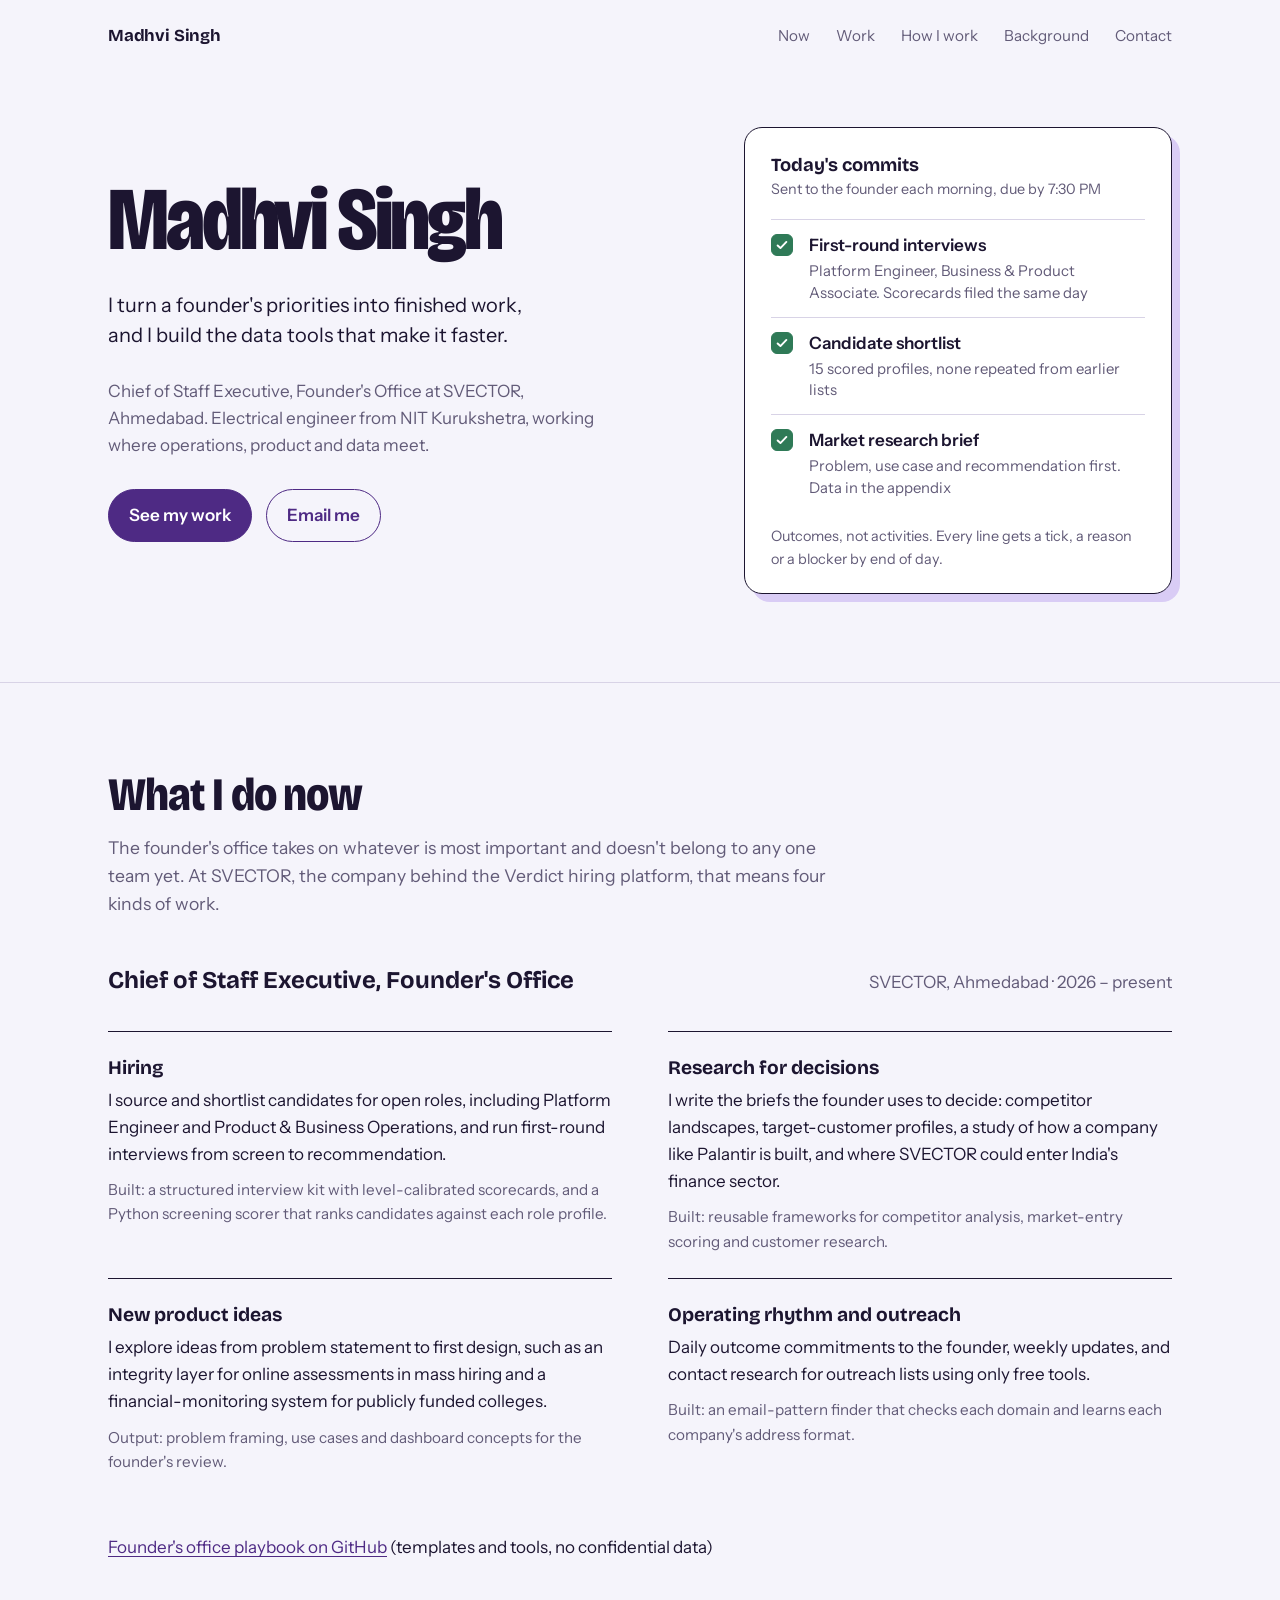
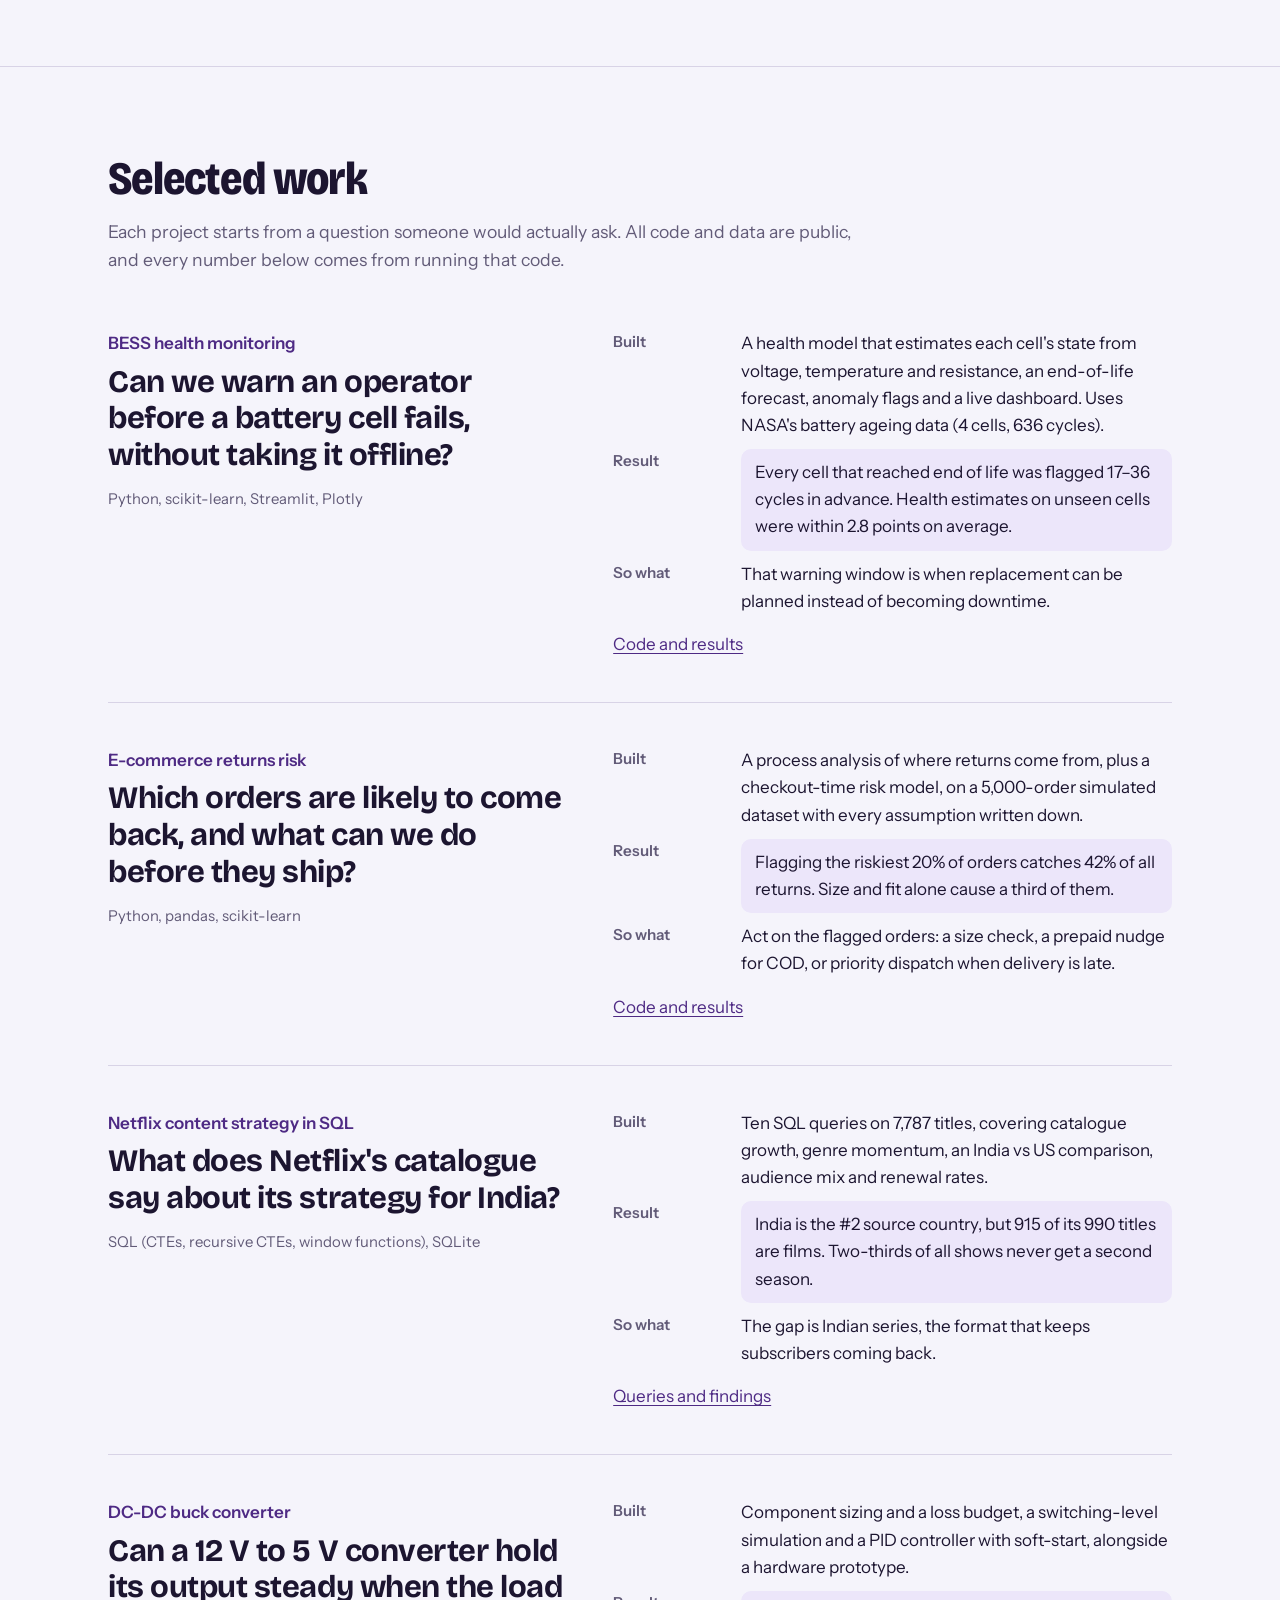
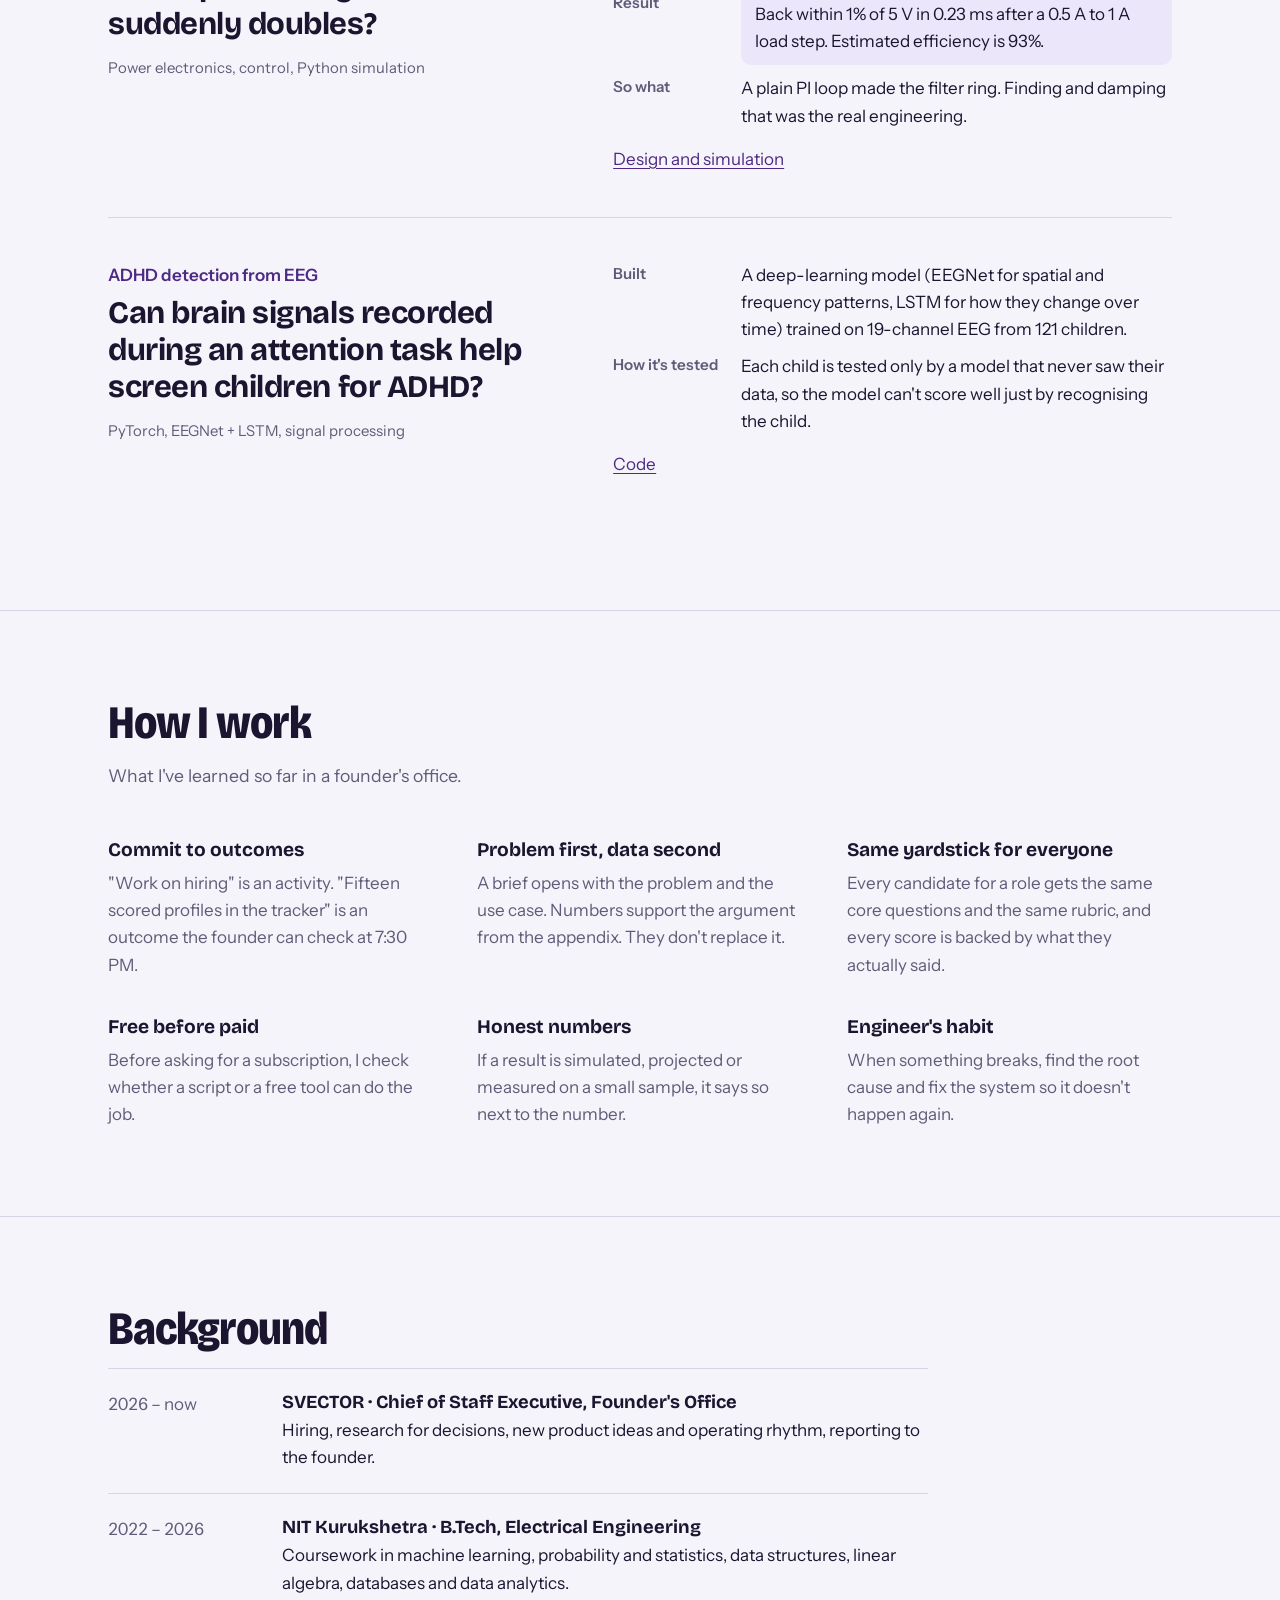
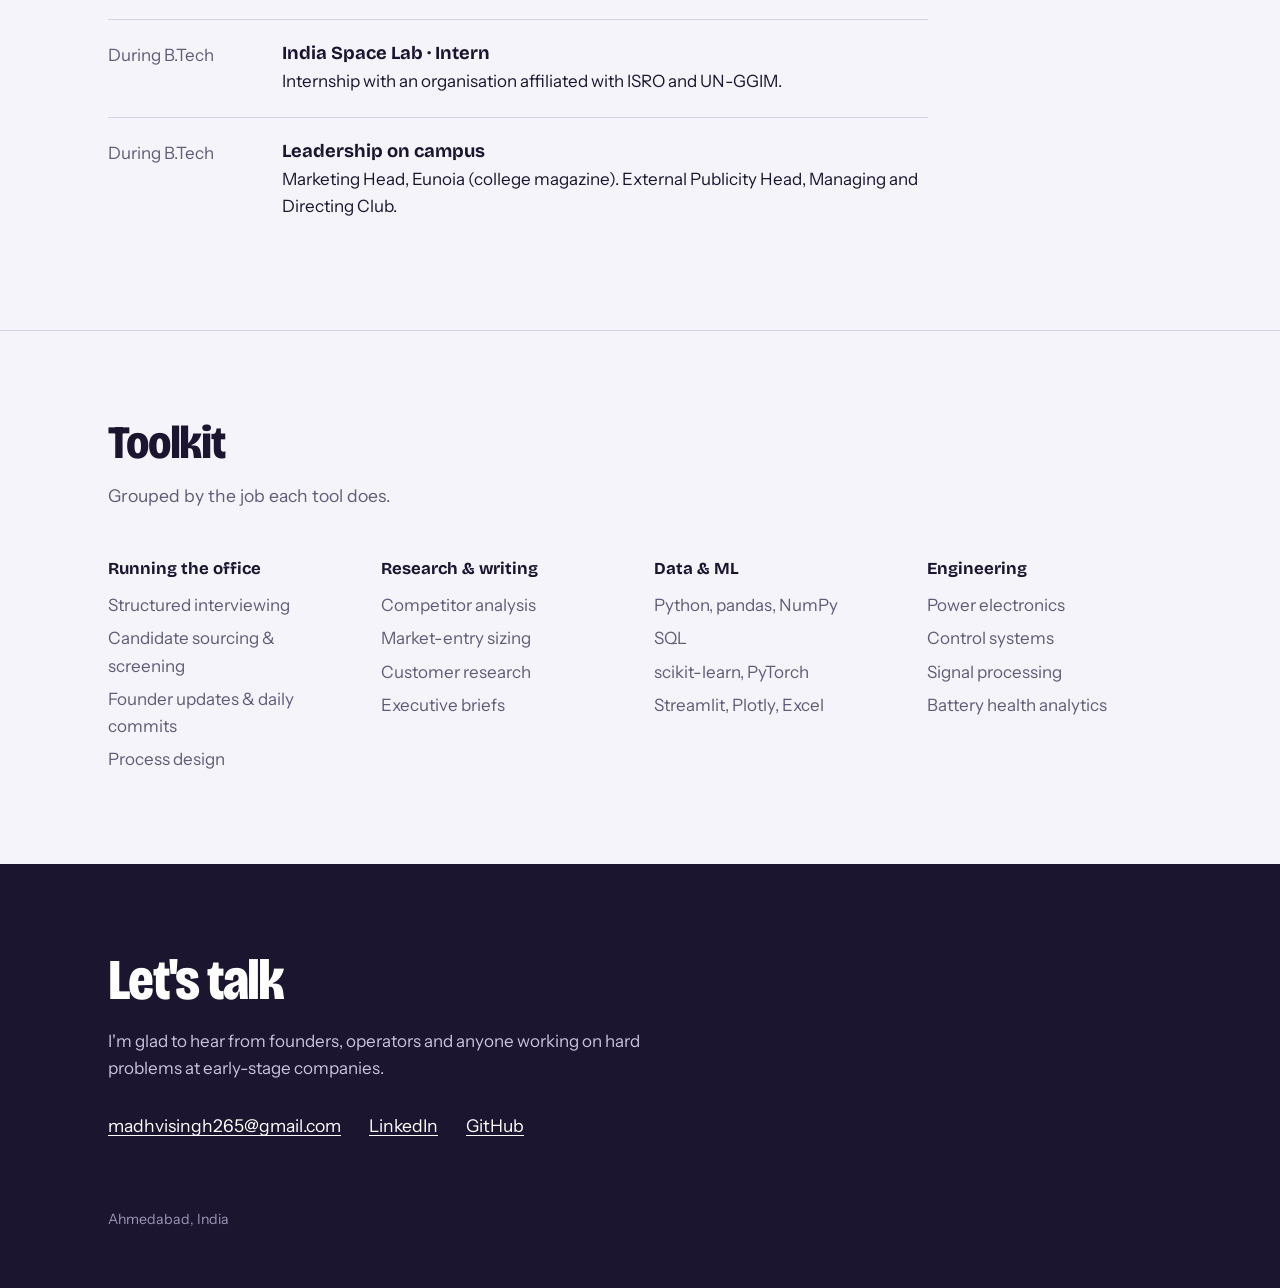
==== index.html @ c21033df "Initial commit: code, data, results and README Co-Authored-By: Claude Opus 5.5 <noreply@anthropic.co" ====
<!DOCTYPE html>
<html lang="en">
<head>
<meta charset="utf-8">
<meta name="viewport" content="width=device-width, initial-scale=1">
<title>Madhvi Singh – Founder's Office, SVECTOR</title>
<meta name="description" content="Madhvi Singh: Chief of Staff Executive in the Founder's Office at SVECTOR. Electrical engineer who runs hiring, research and operations, and builds the data tools behind them.">
<link rel="preconnect" href="https://fonts.googleapis.com">
<link rel="preconnect" href="https://fonts.gstatic.com" crossorigin>
<link href="https://fonts.googleapis.com/css2?family=Bricolage+Grotesque:opsz,wdth,wght@12..96,75..100,400..800&family=Instrument+Sans:ital,wght@0,400..700;1,400&display=swap" rel="stylesheet">
<style>
  :root{
    --paper:#F5F4FB; --ink:#1C1530; --plum:#4E2A84; --lilac:#D9CCF5; --lilac-soft:#ECE6FA;
    --done:#2F7A57; --muted:#625B78; --rule:#D8D3E6;
    --display:"Bricolage Grotesque", "Segoe UI", system-ui, sans-serif;
    --body:"Instrument Sans", "Segoe UI", system-ui, sans-serif;
  }
  *{box-sizing:border-box}
  html{scroll-behavior:smooth}
  body{margin:0;background:var(--paper);color:var(--ink);font:400 1.0625rem/1.6 var(--body);-webkit-font-smoothing:antialiased}
  a{color:var(--plum);text-underline-offset:3px;text-decoration-thickness:1px}
  a:hover{text-decoration-thickness:2px}
  :focus-visible{outline:3px solid var(--plum);outline-offset:3px;border-radius:4px}
  .wrap{max-width:1120px;margin:0 auto;padding:0 28px}

  /* nav */
  nav{display:flex;justify-content:space-between;align-items:center;padding:22px 0}
  nav .mark{font:700 1.05rem var(--display);color:var(--ink);text-decoration:none;letter-spacing:-.01em}
  nav ul{display:flex;gap:26px;list-style:none;margin:0;padding:0}
  nav ul a{color:var(--muted);text-decoration:none;font-size:.95rem}
  nav ul a:hover{color:var(--ink)}

  /* hero */
  .hero{display:grid;grid-template-columns:1.15fr .85fr;gap:56px;align-items:center;padding:56px 0 88px}
  h1{font:800 clamp(3rem,7.4vw,5.6rem)/.92 var(--display);font-variation-settings:"wdth" 80;letter-spacing:-.035em;margin:0 0 28px}
  .lede{font-size:1.25rem;line-height:1.5;max-width:34ch;margin:0 0 28px}
  .facts{color:var(--muted);margin:0 0 30px;max-width:46ch}
  .ctas{display:flex;gap:14px;flex-wrap:wrap}
  .btn{display:inline-block;padding:12px 20px;border-radius:999px;font-weight:600;text-decoration:none;border:1.5px solid var(--plum)}
  .btn.primary{background:var(--plum);color:#fff}
  .btn.ghost{color:var(--plum)}

  /* the commit card: the one memorable thing */
  .commit{background:#fff;border:1.5px solid var(--ink);border-radius:18px;padding:26px 26px 22px;box-shadow:8px 8px 0 var(--lilac)}
  .commit h2{font:700 1.15rem var(--display);margin:0 0 2px}
  .commit .when{color:var(--muted);font-size:.9rem;margin:0 0 18px}
  .commit ol{list-style:none;margin:0;padding:0}
  .commit li{display:grid;grid-template-columns:26px 1fr;gap:12px;padding:12px 0;border-top:1px solid var(--rule)}
  .box{width:22px;height:22px;border:1.5px solid var(--ink);border-radius:6px;margin-top:2px;display:grid;place-items:center;transition:background .25s,border-color .25s}
  .box svg{width:14px;height:14px;opacity:0;transition:opacity .2s}
  li.ticked .box{background:var(--done);border-color:var(--done)}
  li.ticked .box svg{opacity:1}
  .commit strong{display:block;font-weight:600}
  .commit span.out{display:block;color:var(--muted);font-size:.93rem;line-height:1.45;margin-top:2px}
  .commit .foot{margin:14px 0 0;font-size:.9rem;color:var(--muted)}

  section{padding:88px 0;border-top:1px solid var(--rule)}
  h2.sec{font:800 clamp(2rem,4vw,2.9rem)/1.05 var(--display);font-variation-settings:"wdth" 85;letter-spacing:-.025em;margin:0 0 14px}
  .intro{max-width:62ch;color:var(--muted);margin:0 0 48px;font-size:1.1rem}

  /* now: role */
  .role-head{display:flex;flex-wrap:wrap;justify-content:space-between;gap:8px 24px;align-items:baseline;margin-bottom:34px}
  .role-head h3{font:700 1.5rem var(--display);margin:0}
  .role-head p{margin:0;color:var(--muted)}
  .streams{display:grid;grid-template-columns:repeat(2,1fr);gap:0 56px}
  .stream{padding:24px 0;border-top:1.5px solid var(--ink)}
  .stream h4{font:700 1.2rem var(--display);margin:0 0 8px}
  .stream p{margin:0 0 10px}
  .stream .made{font-size:.95rem;color:var(--muted);margin:0}

  /* work */
  .proj{display:grid;grid-template-columns:.9fr 1.1fr;gap:48px;padding:44px 0;border-top:1px solid var(--rule)}
  .proj:first-of-type{border-top:0;padding-top:8px}
  .q{font:700 clamp(1.45rem,2.6vw,1.95rem)/1.18 var(--display);letter-spacing:-.015em;margin:0 0 14px}
  .proj .name{color:var(--plum);font-weight:600;margin:0 0 6px}
  .proj .stack{color:var(--muted);font-size:.93rem;margin:0}
  .proj dl{margin:0;display:grid;grid-template-columns:110px 1fr;gap:10px 18px}
  .proj dt{font-weight:600;color:var(--muted);font-size:.95rem}
  .proj dd{margin:0}
  .result{background:var(--lilac-soft);border-radius:10px;padding:10px 14px}
  .proj .links{grid-column:1/-1;margin-top:6px;display:flex;gap:20px;flex-wrap:wrap}

  /* principles */
  .principles{display:grid;grid-template-columns:repeat(3,1fr);gap:36px 44px}
  .principles h3{font:700 1.2rem/1.25 var(--display);margin:0 0 8px}
  .principles p{margin:0;color:var(--muted)}

  /* background timeline: a real sequence, so it is ordered */
  .timeline{list-style:none;margin:0;padding:0;max-width:820px}
  .timeline li{display:grid;grid-template-columns:150px 1fr;gap:24px;padding:22px 0;border-top:1px solid var(--rule)}
  .timeline .t{color:var(--muted);font-variant-numeric:tabular-nums}
  .timeline h3{font:700 1.15rem var(--display);margin:0 0 4px}
  .timeline p{margin:0}

  .skills{display:grid;grid-template-columns:repeat(4,1fr);gap:28px}
  .skills h3{font:700 1.05rem var(--display);margin:0 0 10px}
  .skills ul{margin:0;padding:0;list-style:none;color:var(--muted)}
  .skills li{padding:3px 0}

  footer{background:var(--ink);color:#EDE9F7;padding:88px 0 56px}
  footer h2{font:800 clamp(2.2rem,5vw,3.6rem)/1 var(--display);font-variation-settings:"wdth" 80;letter-spacing:-.03em;margin:0 0 18px;color:#fff}
  footer p{max-width:52ch;color:#C9C2DD}
  footer a{color:#fff}
  footer .contact{display:flex;gap:28px;flex-wrap:wrap;margin:30px 0 64px;font-size:1.1rem}
  footer small{color:#9C94B5}

  @media (max-width:880px){
    nav ul{display:none}
    .hero,.proj{grid-template-columns:1fr;gap:36px}
    .streams{grid-template-columns:1fr}
    .principles{grid-template-columns:1fr 1fr}
    .skills{grid-template-columns:1fr 1fr}
  }
  @media (max-width:560px){
    .wrap{padding:0 20px}
    .principles,.skills{grid-template-columns:1fr}
    .timeline li{grid-template-columns:1fr;gap:4px}
    .proj dl{grid-template-columns:1fr;gap:2px}
    .proj dd{margin-bottom:10px}
    section{padding:64px 0}
  }
  @media (prefers-reduced-motion:reduce){*{transition:none!important;scroll-behavior:auto!important}}
</style>
</head>
<body>
<div class="wrap">
  <nav aria-label="Main">
    <a class="mark" href="#top">Madhvi Singh</a>
    <ul>
      <li><a href="#now">Now</a></li>
      <li><a href="#work">Work</a></li>
      <li><a href="#how">How I work</a></li>
      <li><a href="#background">Background</a></li>
      <li><a href="#contact">Contact</a></li>
    </ul>
  </nav>

  <header class="hero" id="top">
    <div>
      <h1>Madhvi Singh</h1>
      <p class="lede">I turn a founder's priorities into finished work, and I build the data tools that make it faster.</p>
      <p class="facts">Chief of Staff Executive, Founder's Office at SVECTOR, Ahmedabad. Electrical engineer from NIT Kurukshetra, working where operations, product and data meet.</p>
      <div class="ctas">
        <a class="btn primary" href="#work">See my work</a>
        <a class="btn ghost" href="mailto:madhvisingh265@gmail.com">Email me</a>
      </div>
    </div>

    <aside class="commit" aria-label="Example of my daily commit to the founder">
      <h2>Today's commits</h2>
      <p class="when">Sent to the founder each morning, due by 7:30 PM</p>
      <ol id="commits">
        <li><div class="box" aria-hidden="true"><svg viewBox="0 0 16 16"><path d="M3 8.5l3.2 3L13 4.5" fill="none" stroke="#fff" stroke-width="2.2" stroke-linecap="round" stroke-linejoin="round"/></svg></div>
          <div><strong>First-round interviews</strong><span class="out">Platform Engineer, Business &amp; Product Associate. Scorecards filed the same day</span></div></li>
        <li><div class="box" aria-hidden="true"><svg viewBox="0 0 16 16"><path d="M3 8.5l3.2 3L13 4.5" fill="none" stroke="#fff" stroke-width="2.2" stroke-linecap="round" stroke-linejoin="round"/></svg></div>
          <div><strong>Candidate shortlist</strong><span class="out">15 scored profiles, none repeated from earlier lists</span></div></li>
        <li><div class="box" aria-hidden="true"><svg viewBox="0 0 16 16"><path d="M3 8.5l3.2 3L13 4.5" fill="none" stroke="#fff" stroke-width="2.2" stroke-linecap="round" stroke-linejoin="round"/></svg></div>
          <div><strong>Market research brief</strong><span class="out">Problem, use case and recommendation first. Data in the appendix</span></div></li>
      </ol>
      <p class="foot">Outcomes, not activities. Every line gets a tick, a reason or a blocker by end of day.</p>
    </aside>
  </header>
</div>

<section id="now">
  <div class="wrap">
    <h2 class="sec">What I do now</h2>
    <p class="intro">The founder's office takes on whatever is most important and doesn't belong to any one team yet. At SVECTOR, the company behind the Verdict hiring platform, that means four kinds of work.</p>
    <div class="role-head">
      <h3>Chief of Staff Executive, Founder's Office</h3>
      <p>SVECTOR, Ahmedabad · 2026 – present</p>
    </div>
    <div class="streams">
      <div class="stream">
        <h4>Hiring</h4>
        <p>I source and shortlist candidates for open roles, including Platform Engineer and Product &amp; Business Operations, and run first-round interviews from screen to recommendation.</p>
        <p class="made">Built: a structured interview kit with level-calibrated scorecards, and a Python screening scorer that ranks candidates against each role profile.</p>
      </div>
      <div class="stream">
        <h4>Research for decisions</h4>
        <p>I write the briefs the founder uses to decide: competitor landscapes, target-customer profiles, a study of how a company like Palantir is built, and where SVECTOR could enter India's finance sector.</p>
        <p class="made">Built: reusable frameworks for competitor analysis, market-entry scoring and customer research.</p>
      </div>
      <div class="stream">
        <h4>New product ideas</h4>
        <p>I explore ideas from problem statement to first design, such as an integrity layer for online assessments in mass hiring and a financial-monitoring system for publicly funded colleges.</p>
        <p class="made">Output: problem framing, use cases and dashboard concepts for the founder's review.</p>
      </div>
      <div class="stream">
        <h4>Operating rhythm and outreach</h4>
        <p>Daily outcome commitments to the founder, weekly updates, and contact research for outreach lists using only free tools.</p>
        <p class="made">Built: an email-pattern finder that checks each domain and learns each company's address format.</p>
      </div>
    </div>
    <p style="margin-top:36px"><a href="https://github.com/madhvisingh265/founders-office-playbook">Founder's office playbook on GitHub</a> (templates and tools, no confidential data)</p>
  </div>
</section>

<section id="work">
  <div class="wrap">
    <h2 class="sec">Selected work</h2>
    <p class="intro">Each project starts from a question someone would actually ask. All code and data are public, and every number below comes from running that code.</p>

    <article class="proj">
      <div>
        <p class="name">BESS health monitoring</p>
        <p class="q">Can we warn an operator before a battery cell fails, without taking it offline?</p>
        <p class="stack">Python, scikit-learn, Streamlit, Plotly</p>
      </div>
      <dl>
        <dt>Built</dt><dd>A health model that estimates each cell's state from voltage, temperature and resistance, an end-of-life forecast, anomaly flags and a live dashboard. Uses NASA's battery ageing data (4 cells, 636 cycles).</dd>
        <dt>Result</dt><dd class="result">Every cell that reached end of life was flagged 17–36 cycles in advance. Health estimates on unseen cells were within 2.8 points on average.</dd>
        <dt>So what</dt><dd>That warning window is when replacement can be planned instead of becoming downtime.</dd>
        <dd class="links"><a href="https://github.com/madhvisingh265/bess-health-monitoring">Code and results</a></dd>
      </dl>
    </article>

    <article class="proj">
      <div>
        <p class="name">E-commerce returns risk</p>
        <p class="q">Which orders are likely to come back, and what can we do before they ship?</p>
        <p class="stack">Python, pandas, scikit-learn</p>
      </div>
      <dl>
        <dt>Built</dt><dd>A process analysis of where returns come from, plus a checkout-time risk model, on a 5,000-order simulated dataset with every assumption written down.</dd>
        <dt>Result</dt><dd class="result">Flagging the riskiest 20% of orders catches 42% of all returns. Size and fit alone cause a third of them.</dd>
        <dt>So what</dt><dd>Act on the flagged orders: a size check, a prepaid nudge for COD, or priority dispatch when delivery is late.</dd>
        <dd class="links"><a href="https://github.com/madhvisingh265/ecommerce-returns-risk">Code and results</a></dd>
      </dl>
    </article>

    <article class="proj">
      <div>
        <p class="name">Netflix content strategy in SQL</p>
        <p class="q">What does Netflix's catalogue say about its strategy for India?</p>
        <p class="stack">SQL (CTEs, recursive CTEs, window functions), SQLite</p>
      </div>
      <dl>
        <dt>Built</dt><dd>Ten SQL queries on 7,787 titles, covering catalogue growth, genre momentum, an India vs US comparison, audience mix and renewal rates.</dd>
        <dt>Result</dt><dd class="result">India is the #2 source country, but 915 of its 990 titles are films. Two-thirds of all shows never get a second season.</dd>
        <dt>So what</dt><dd>The gap is Indian series, the format that keeps subscribers coming back.</dd>
        <dd class="links"><a href="https://github.com/madhvisingh265/netflix-sql-content-strategy">Queries and findings</a></dd>
      </dl>
    </article>

    <article class="proj">
      <div>
        <p class="name">DC-DC buck converter</p>
        <p class="q">Can a 12 V to 5 V converter hold its output steady when the load suddenly doubles?</p>
        <p class="stack">Power electronics, control, Python simulation</p>
      </div>
      <dl>
        <dt>Built</dt><dd>Component sizing and a loss budget, a switching-level simulation and a PID controller with soft-start, alongside a hardware prototype.</dd>
        <dt>Result</dt><dd class="result">Back within 1% of 5 V in 0.23 ms after a 0.5 A to 1 A load step. Estimated efficiency is 93%.</dd>
        <dt>So what</dt><dd>A plain PI loop made the filter ring. Finding and damping that was the real engineering.</dd>
        <dd class="links"><a href="https://github.com/madhvisingh265/dc-dc-buck-converter">Design and simulation</a></dd>
      </dl>
    </article>

    <article class="proj">
      <div>
        <p class="name">ADHD detection from EEG</p>
        <p class="q">Can brain signals recorded during an attention task help screen children for ADHD?</p>
        <p class="stack">PyTorch, EEGNet + LSTM, signal processing</p>
      </div>
      <dl>
        <dt>Built</dt><dd>A deep-learning model (EEGNet for spatial and frequency patterns, LSTM for how they change over time) trained on 19-channel EEG from 121 children.</dd>
        <dt>How it's tested</dt><dd>Each child is tested only by a model that never saw their data, so the model can't score well just by recognising the child.</dd>
        <dd class="links"><a href="https://github.com/madhvisingh265/eeg-adhd-detection">Code</a></dd>
      </dl>
    </article>
  </div>
</section>

<section id="how">
  <div class="wrap">
    <h2 class="sec">How I work</h2>
    <p class="intro">What I've learned so far in a founder's office.</p>
    <div class="principles">
      <div><h3>Commit to outcomes</h3><p>"Work on hiring" is an activity. "Fifteen scored profiles in the tracker" is an outcome the founder can check at 7:30 PM.</p></div>
      <div><h3>Problem first, data second</h3><p>A brief opens with the problem and the use case. Numbers support the argument from the appendix. They don't replace it.</p></div>
      <div><h3>Same yardstick for everyone</h3><p>Every candidate for a role gets the same core questions and the same rubric, and every score is backed by what they actually said.</p></div>
      <div><h3>Free before paid</h3><p>Before asking for a subscription, I check whether a script or a free tool can do the job.</p></div>
      <div><h3>Honest numbers</h3><p>If a result is simulated, projected or measured on a small sample, it says so next to the number.</p></div>
      <div><h3>Engineer's habit</h3><p>When something breaks, find the root cause and fix the system so it doesn't happen again.</p></div>
    </div>
  </div>
</section>

<section id="background">
  <div class="wrap">
    <h2 class="sec">Background</h2>
    <ol class="timeline" reversed>
      <li><span class="t">2026 – now</span><div><h3>SVECTOR · Chief of Staff Executive, Founder's Office</h3><p>Hiring, research for decisions, new product ideas and operating rhythm, reporting to the founder.</p></div></li>
      <li><span class="t">2022 – 2026</span><div><h3>NIT Kurukshetra · B.Tech, Electrical Engineering</h3><p>Coursework in machine learning, probability and statistics, data structures, linear algebra, databases and data analytics.</p></div></li>
      <li><span class="t">During B.Tech</span><div><h3>India Space Lab · Intern</h3><p>Internship with an organisation affiliated with ISRO and UN-GGIM.</p></div></li>
      <li><span class="t">During B.Tech</span><div><h3>Leadership on campus</h3><p>Marketing Head, Eunoia (college magazine). External Publicity Head, Managing and Directing Club.</p></div></li>
    </ol>
  </div>
</section>

<section id="skills">
  <div class="wrap">
    <h2 class="sec">Toolkit</h2>
    <p class="intro">Grouped by the job each tool does.</p>
    <div class="skills">
      <div><h3>Running the office</h3><ul><li>Structured interviewing</li><li>Candidate sourcing &amp; screening</li><li>Founder updates &amp; daily commits</li><li>Process design</li></ul></div>
      <div><h3>Research &amp; writing</h3><ul><li>Competitor analysis</li><li>Market-entry sizing</li><li>Customer research</li><li>Executive briefs</li></ul></div>
      <div><h3>Data &amp; ML</h3><ul><li>Python, pandas, NumPy</li><li>SQL</li><li>scikit-learn, PyTorch</li><li>Streamlit, Plotly, Excel</li></ul></div>
      <div><h3>Engineering</h3><ul><li>Power electronics</li><li>Control systems</li><li>Signal processing</li><li>Battery health analytics</li></ul></div>
    </div>
  </div>
</section>

<footer id="contact">
  <div class="wrap">
    <h2>Let's talk</h2>
    <p>I'm glad to hear from founders, operators and anyone working on hard problems at early-stage companies.</p>
    <div class="contact">
      <a href="mailto:madhvisingh265@gmail.com">madhvisingh265@gmail.com</a>
      <a href="https://linkedin.com/in/madhvi-singh265">LinkedIn</a>
      <a href="https://github.com/madhvisingh265">GitHub</a>
    </div>
    <small>Ahmedabad, India</small>
  </div>
</footer>

<script>
  // One orchestrated moment: the day's commits tick off in sequence when the page loads.
  (function(){
    var items = document.querySelectorAll('#commits li');
    var reduce = window.matchMedia('(prefers-reduced-motion: reduce)').matches;
    items.forEach(function(li, i){
      if (reduce) { li.classList.add('ticked'); return; }
      setTimeout(function(){ li.classList.add('ticked'); }, 700 + i * 650);
    });
  })();
</script>
</body>
</html>
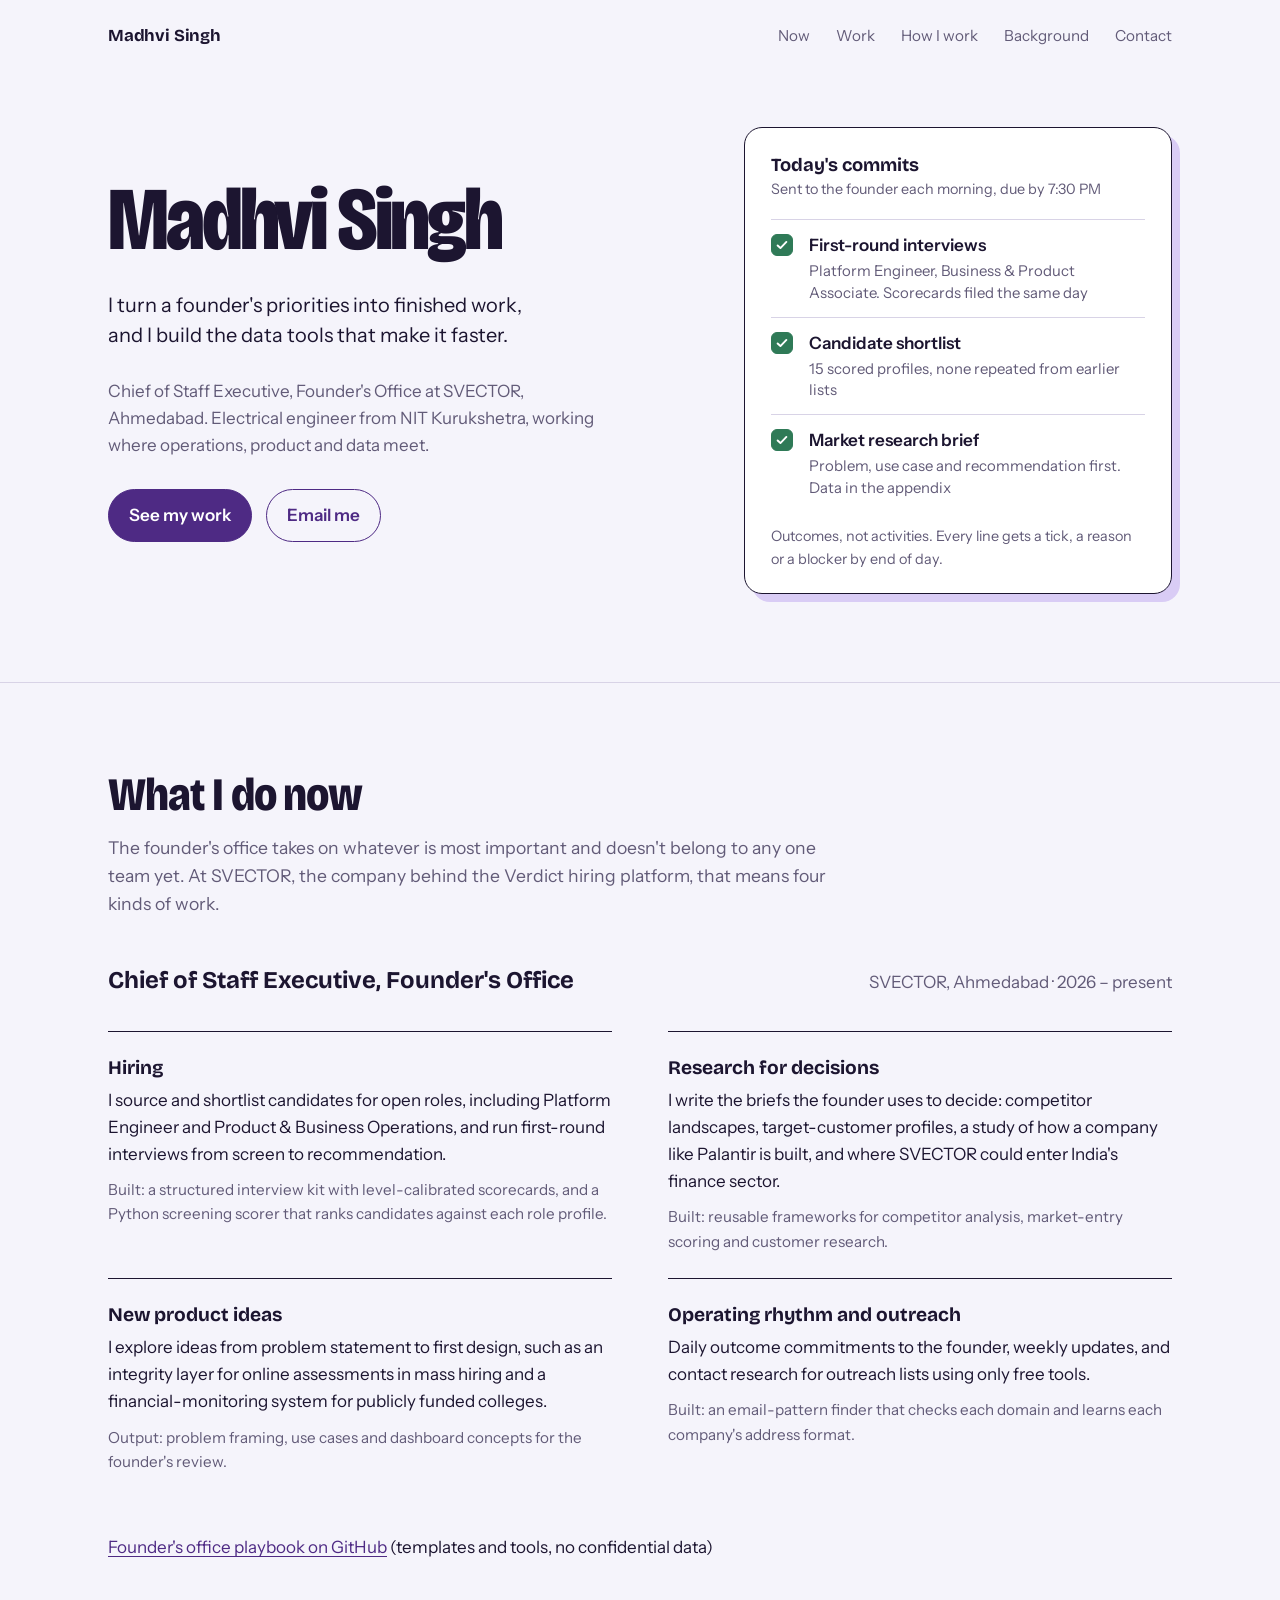
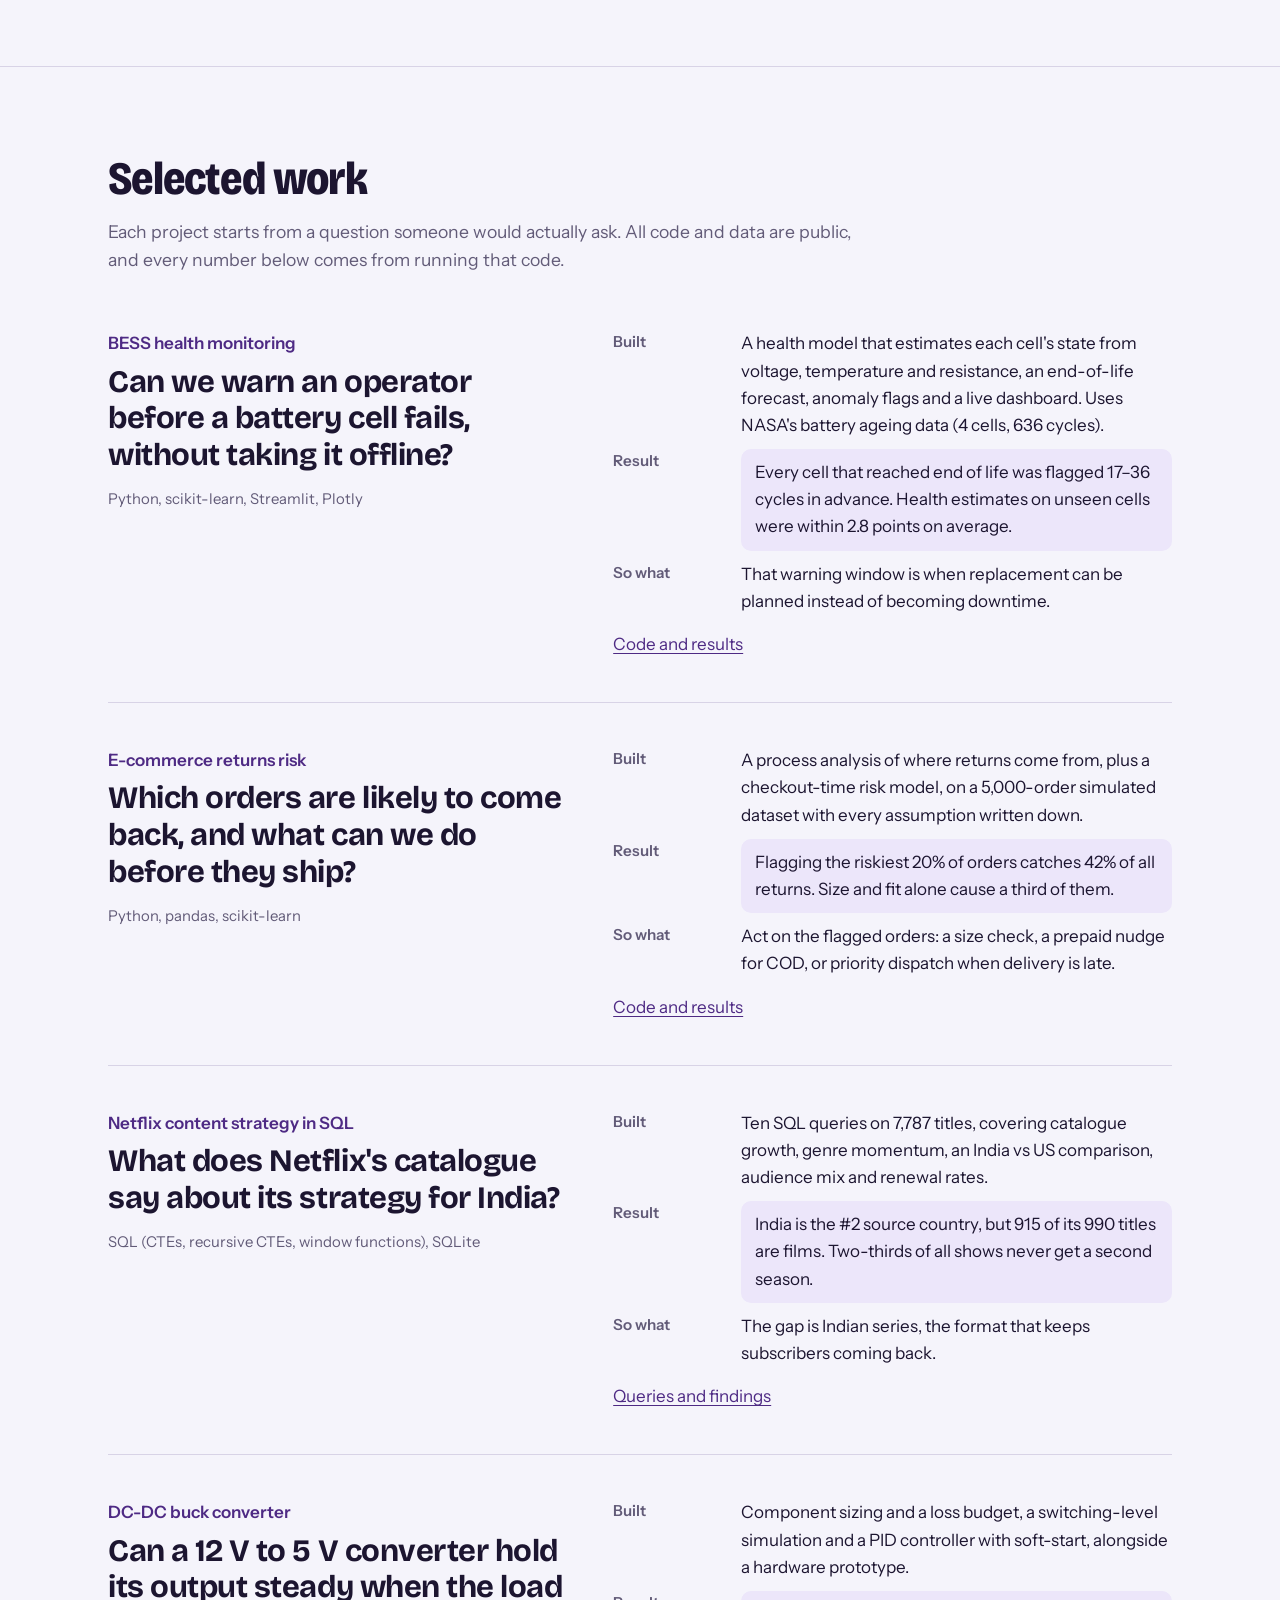
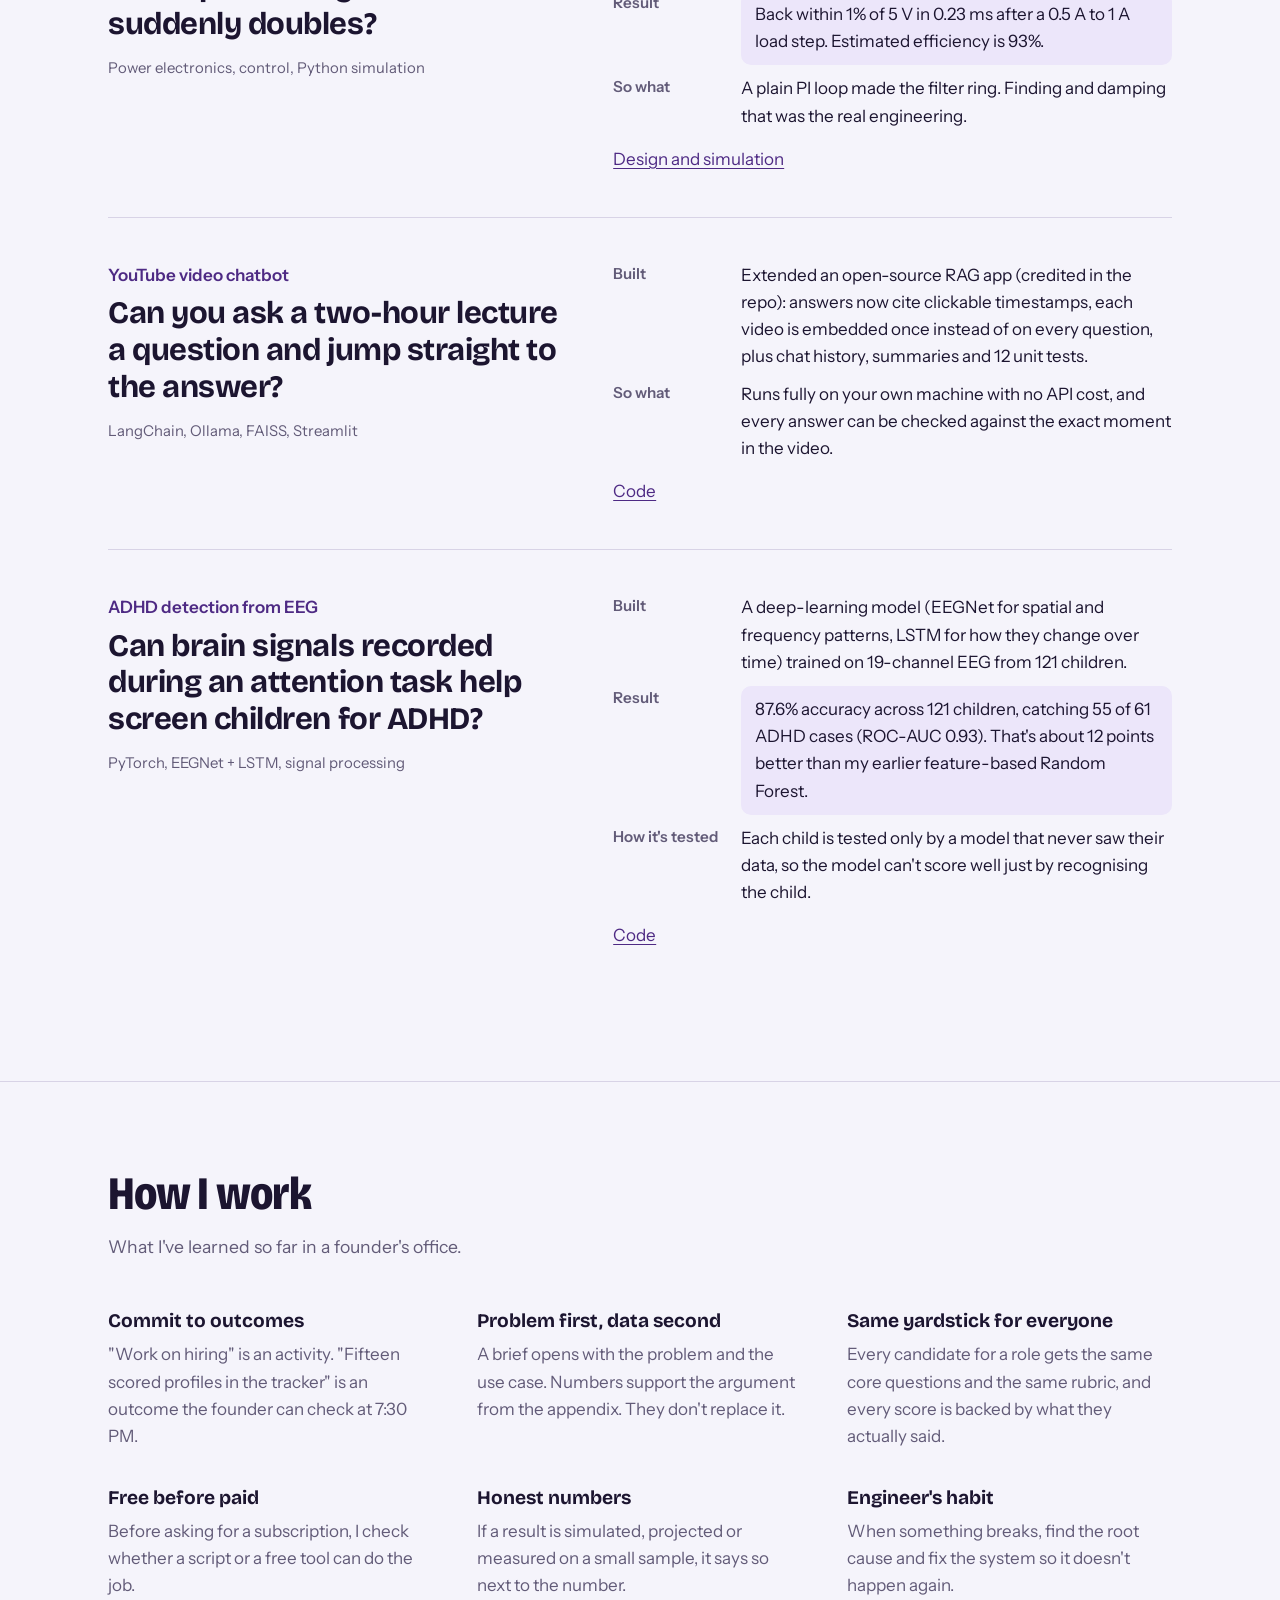
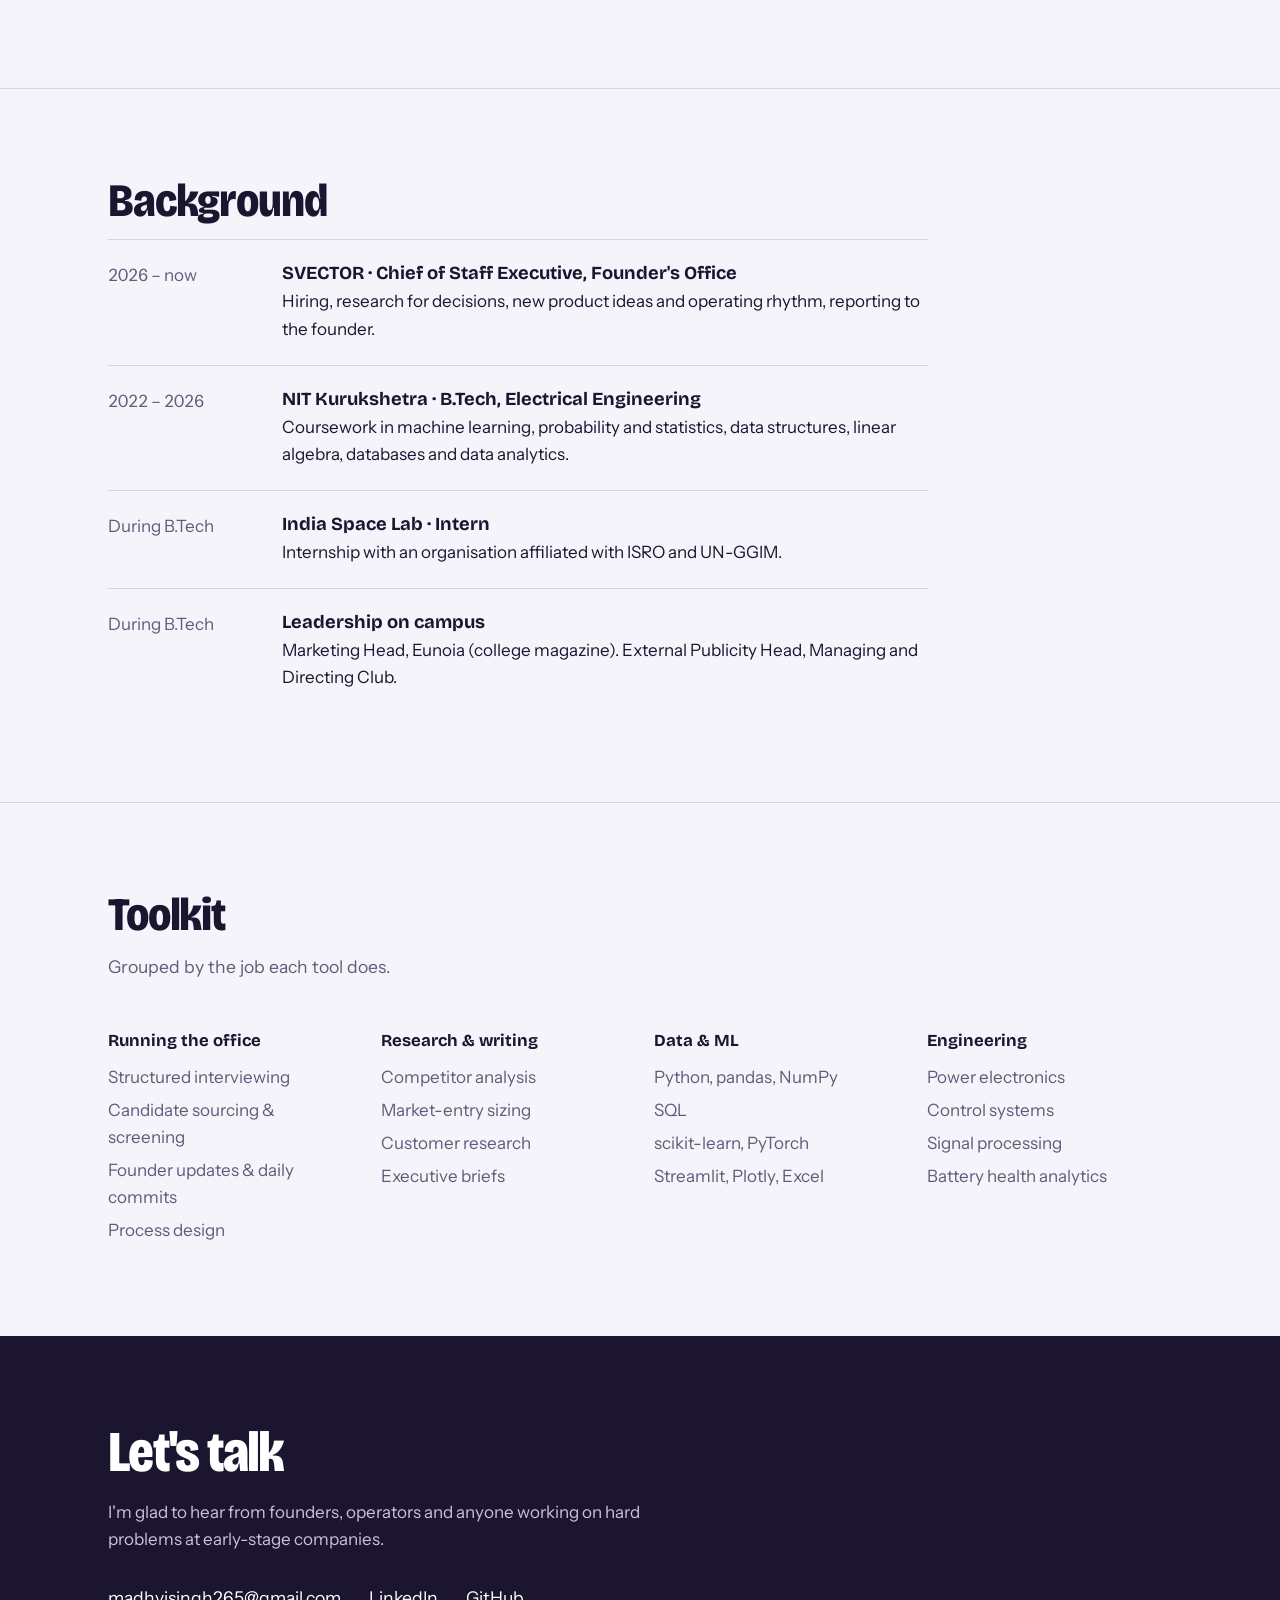
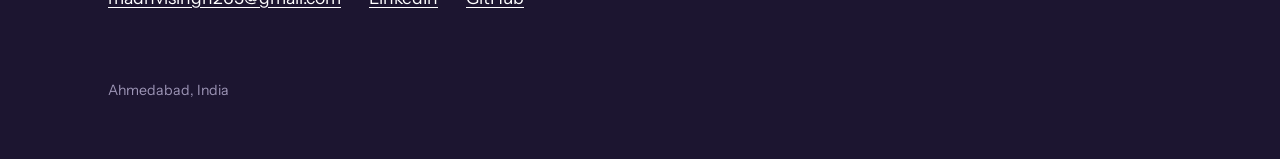
==== commit 3483762e: "Add YouTube chatbot and EEG results Co-Authored-By: Claude Opus 5.5 <noreply@anthropic.com> Claude-S" ====
--- a/index.html
+++ b/index.html
@@ -211,7 +211,7 @@
         <dt>Built</dt><dd>A health model that estimates each cell's state from voltage, temperature and resistance, an end-of-life forecast, anomaly flags and a live dashboard. Uses NASA's battery ageing data (4 cells, 636 cycles).</dd>
         <dt>Result</dt><dd class="result">Every cell that reached end of life was flagged 17–36 cycles in advance. Health estimates on unseen cells were within 2.8 points on average.</dd>
         <dt>So what</dt><dd>That warning window is when replacement can be planned instead of becoming downtime.</dd>
-        <dd class="links"><a href="https://github.com/madhvisingh265/bess-health-monitoring">Code and results</a></dd>
+        <dd class="links"><a href="https://github.com/madhvisingh265/bess-battery-health-dashboard">Code and results</a></dd>
       </dl>
     </article>
 
@@ -259,14 +259,28 @@
 
     <article class="proj">
       <div>
+        <p class="name">YouTube video chatbot</p>
+        <p class="q">Can you ask a two-hour lecture a question and jump straight to the answer?</p>
+        <p class="stack">LangChain, Ollama, FAISS, Streamlit</p>
+      </div>
+      <dl>
+        <dt>Built</dt><dd>Extended an open-source RAG app (credited in the repo): answers now cite clickable timestamps, each video is embedded once instead of on every question, plus chat history, summaries and 12 unit tests.</dd>
+        <dt>So what</dt><dd>Runs fully on your own machine with no API cost, and every answer can be checked against the exact moment in the video.</dd>
+        <dd class="links"><a href="https://github.com/madhvisingh265/youtube-chatbot">Code</a></dd>
+      </dl>
+    </article>
+
+    <article class="proj">
+      <div>
         <p class="name">ADHD detection from EEG</p>
         <p class="q">Can brain signals recorded during an attention task help screen children for ADHD?</p>
         <p class="stack">PyTorch, EEGNet + LSTM, signal processing</p>
       </div>
       <dl>
         <dt>Built</dt><dd>A deep-learning model (EEGNet for spatial and frequency patterns, LSTM for how they change over time) trained on 19-channel EEG from 121 children.</dd>
+        <dt>Result</dt><dd class="result">87.6% accuracy across 121 children, catching 55 of 61 ADHD cases (ROC-AUC 0.93). That's about 12 points better than my earlier feature-based Random Forest.</dd>
         <dt>How it's tested</dt><dd>Each child is tested only by a model that never saw their data, so the model can't score well just by recognising the child.</dd>
-        <dd class="links"><a href="https://github.com/madhvisingh265/eeg-adhd-detection">Code</a></dd>
+        <dd class="links"><a href="https://github.com/madhvisingh265/adhd-diagnosis">Code</a></dd>
       </dl>
     </article>
   </div>
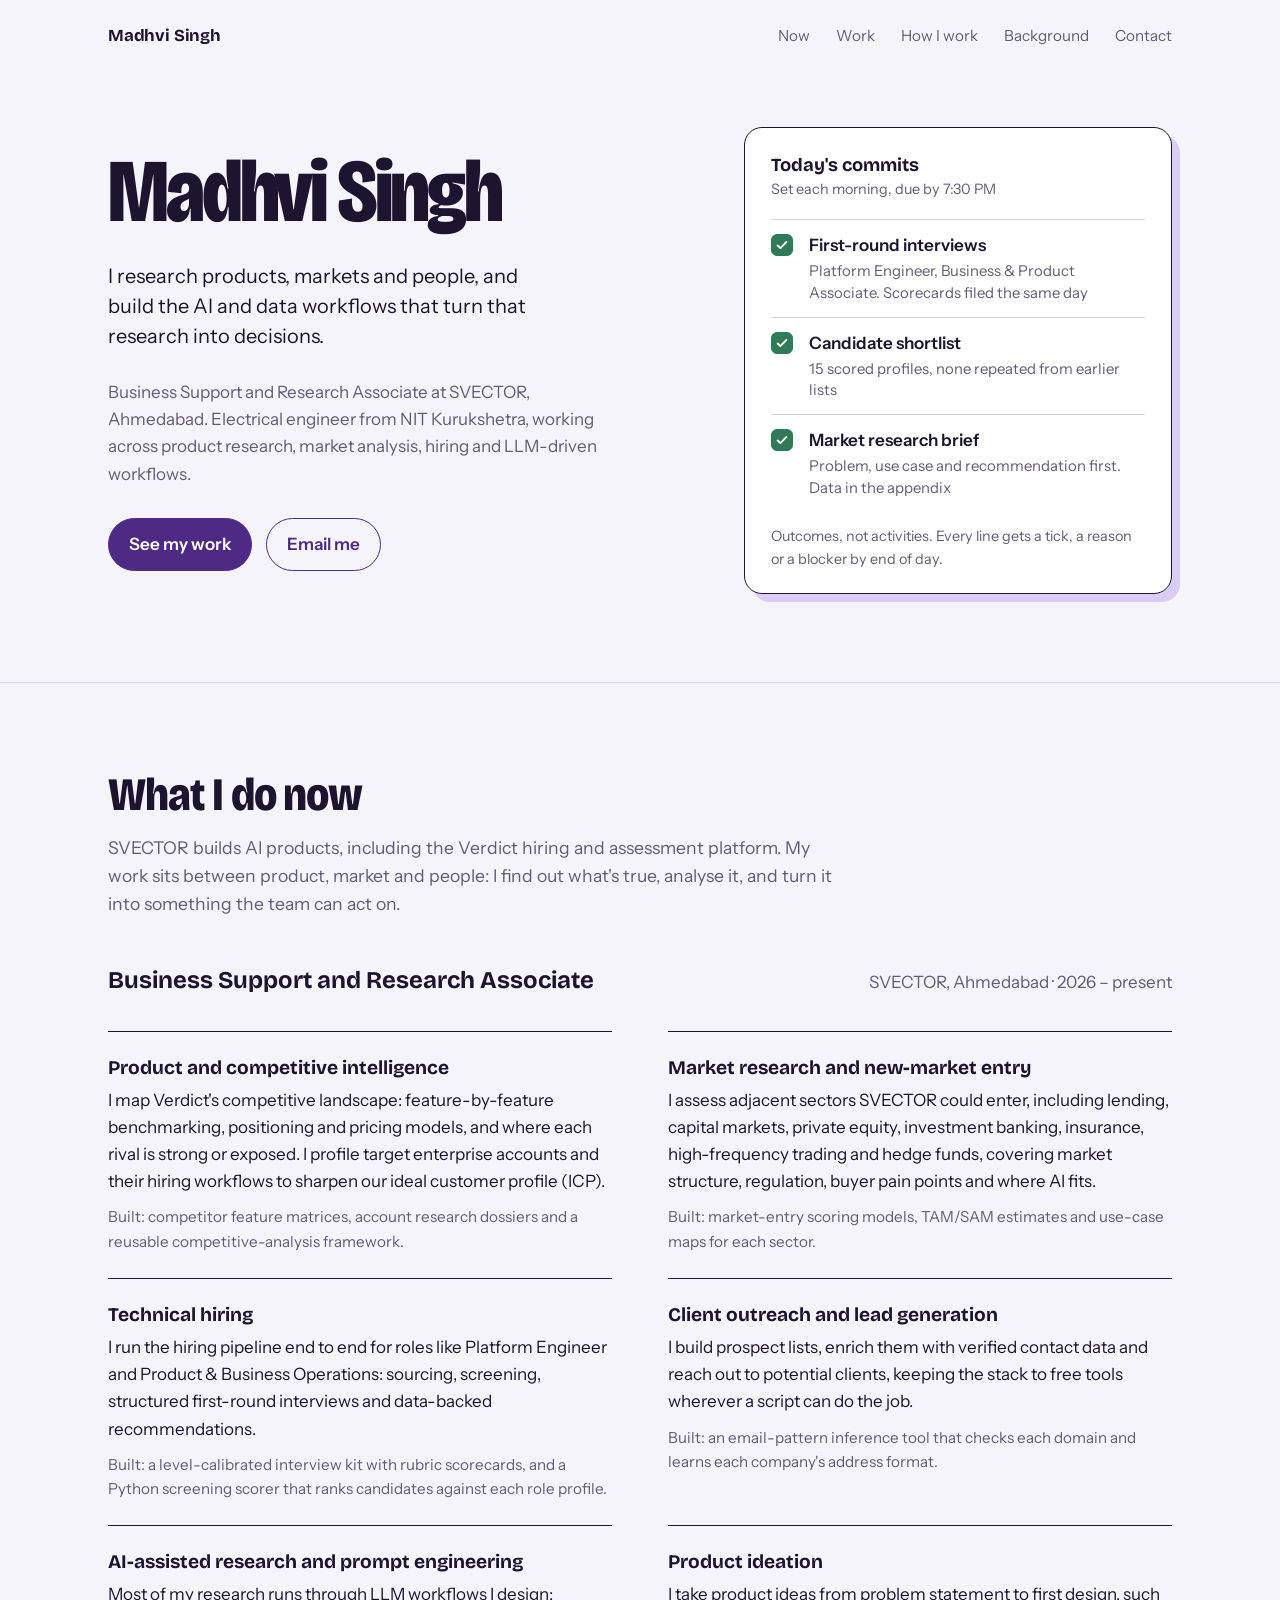
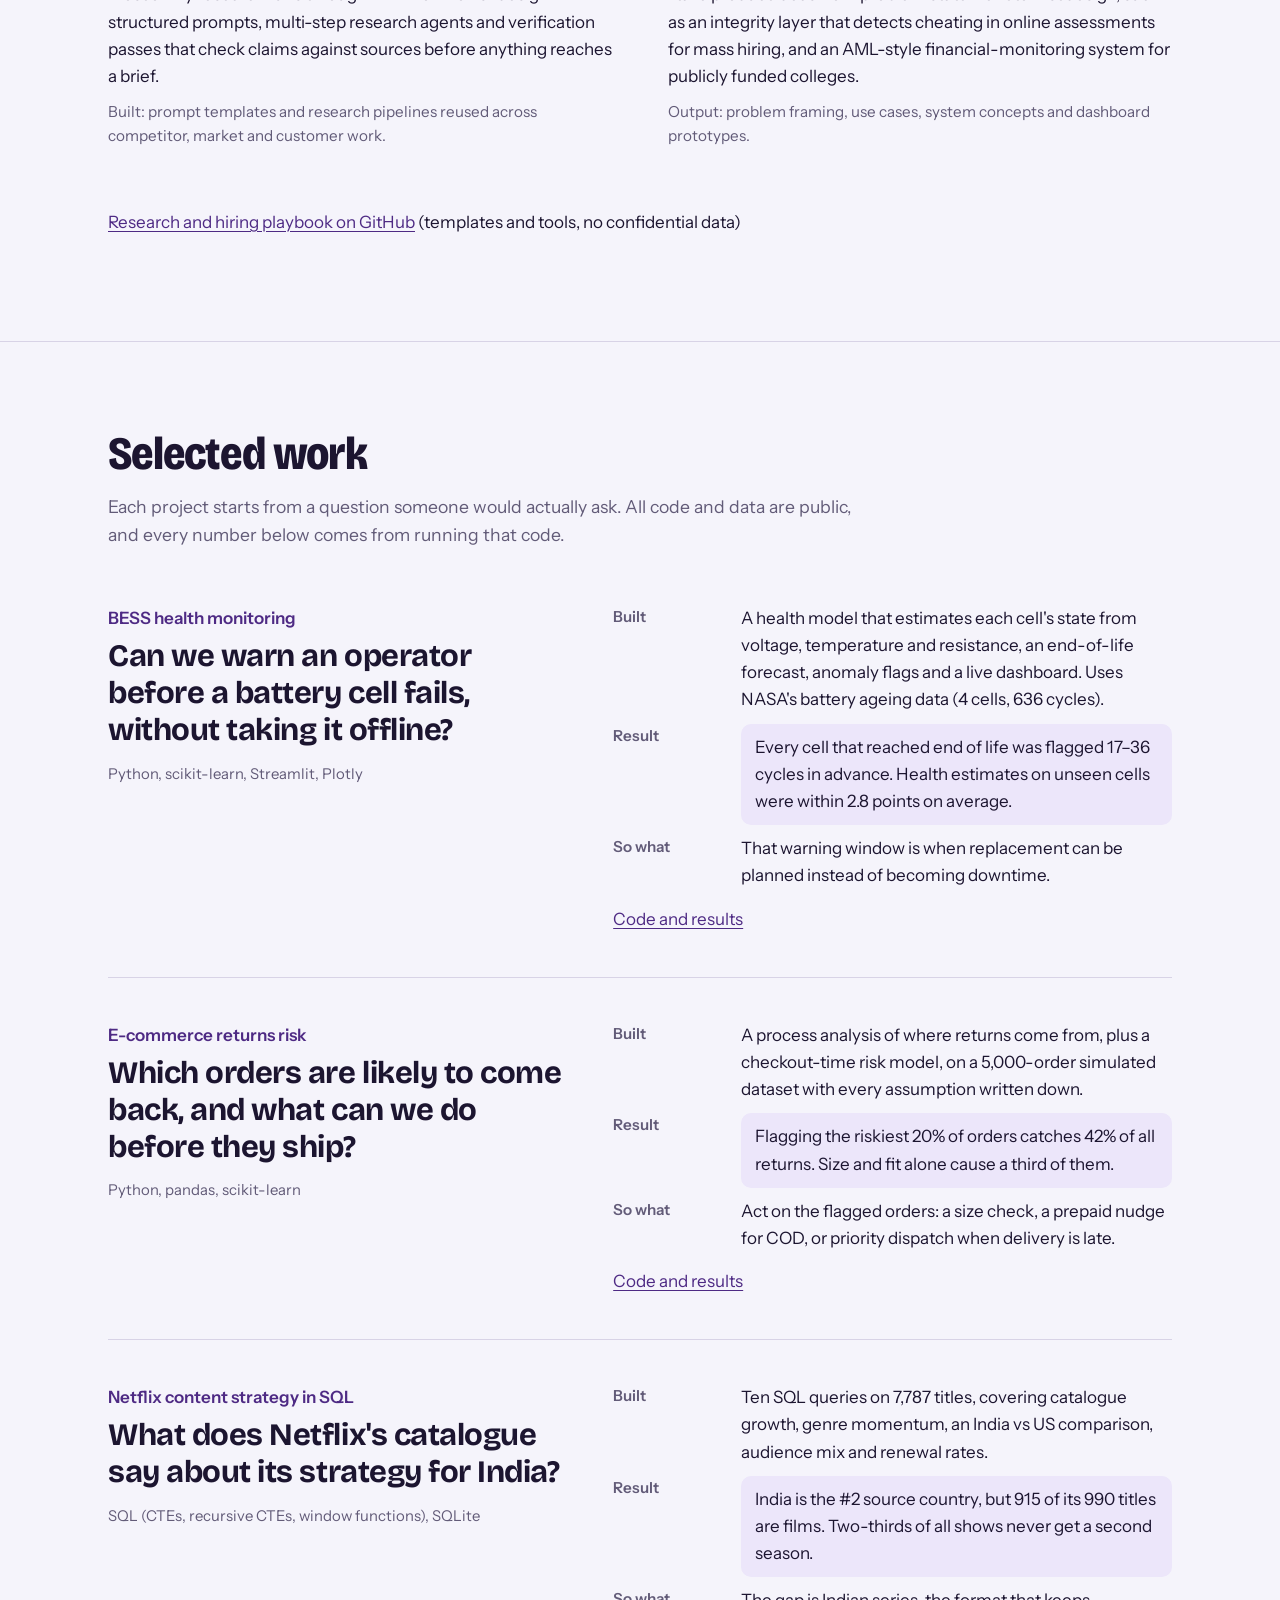
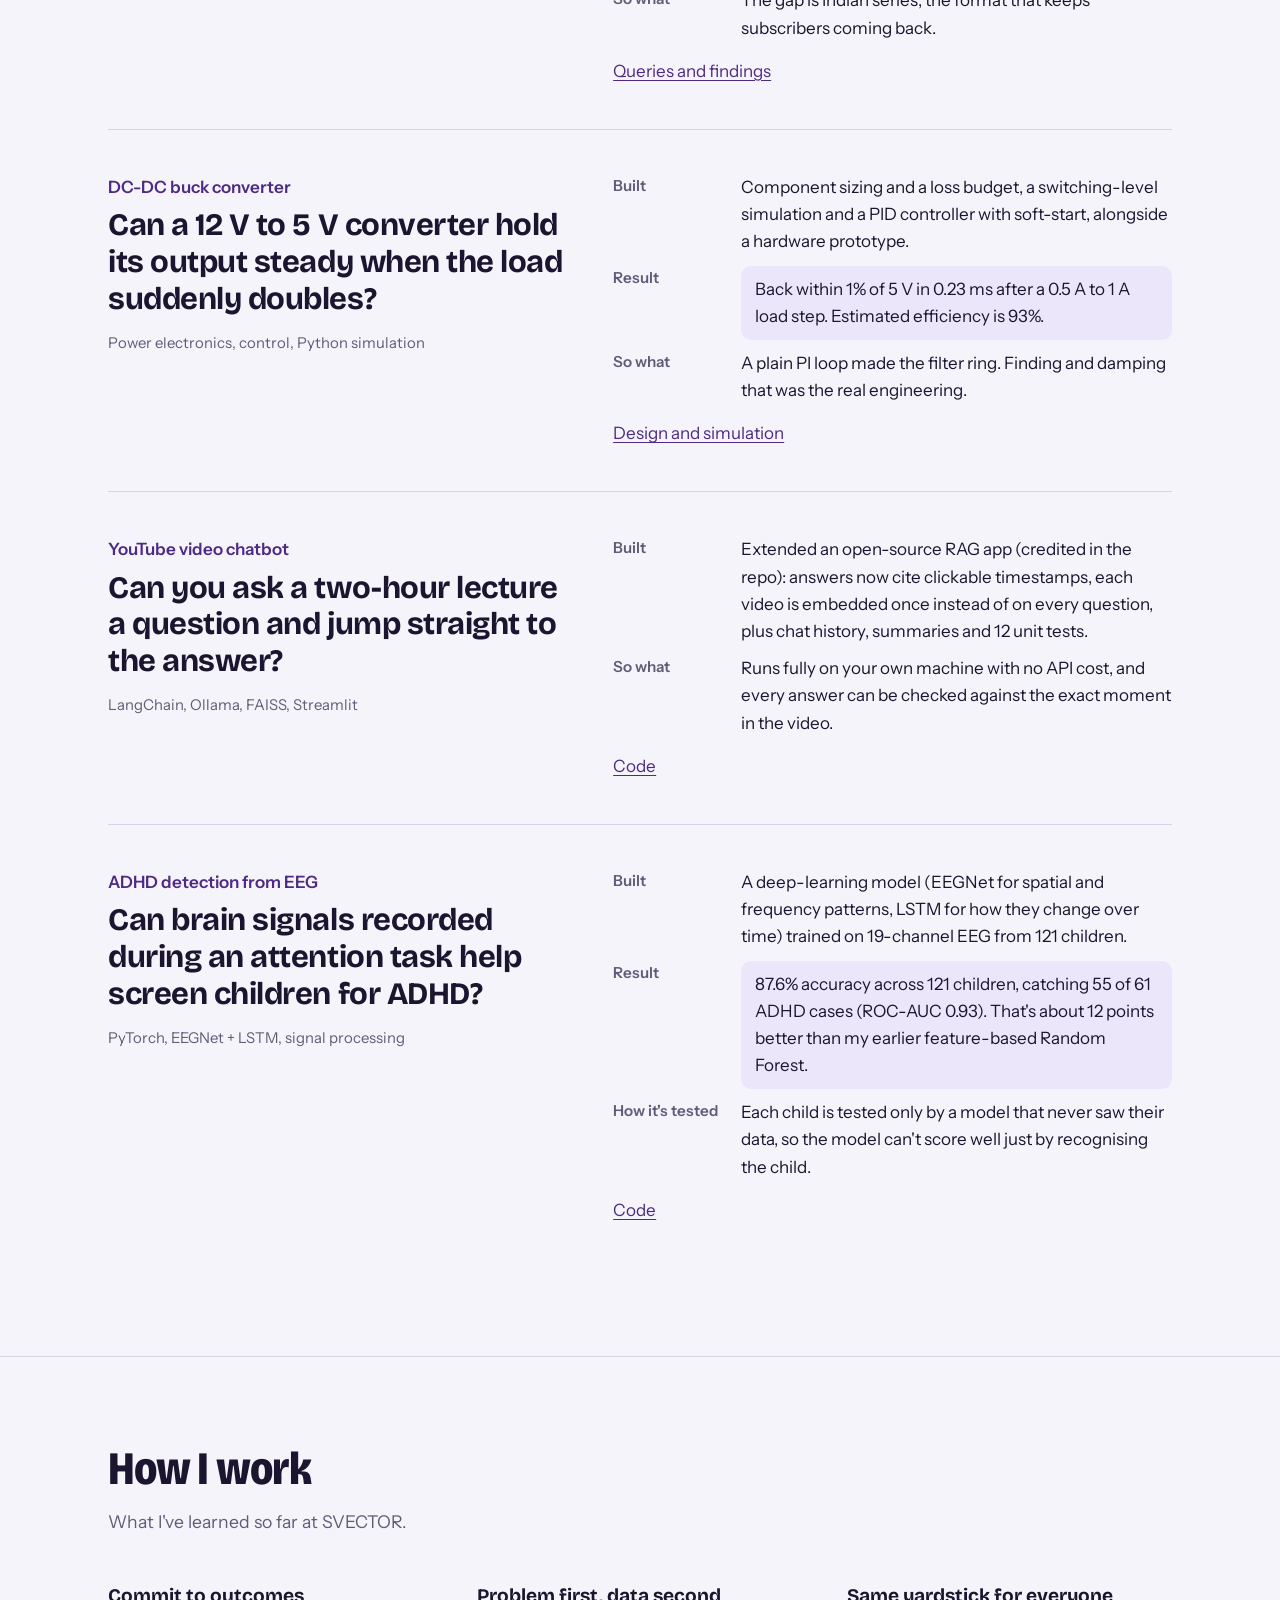
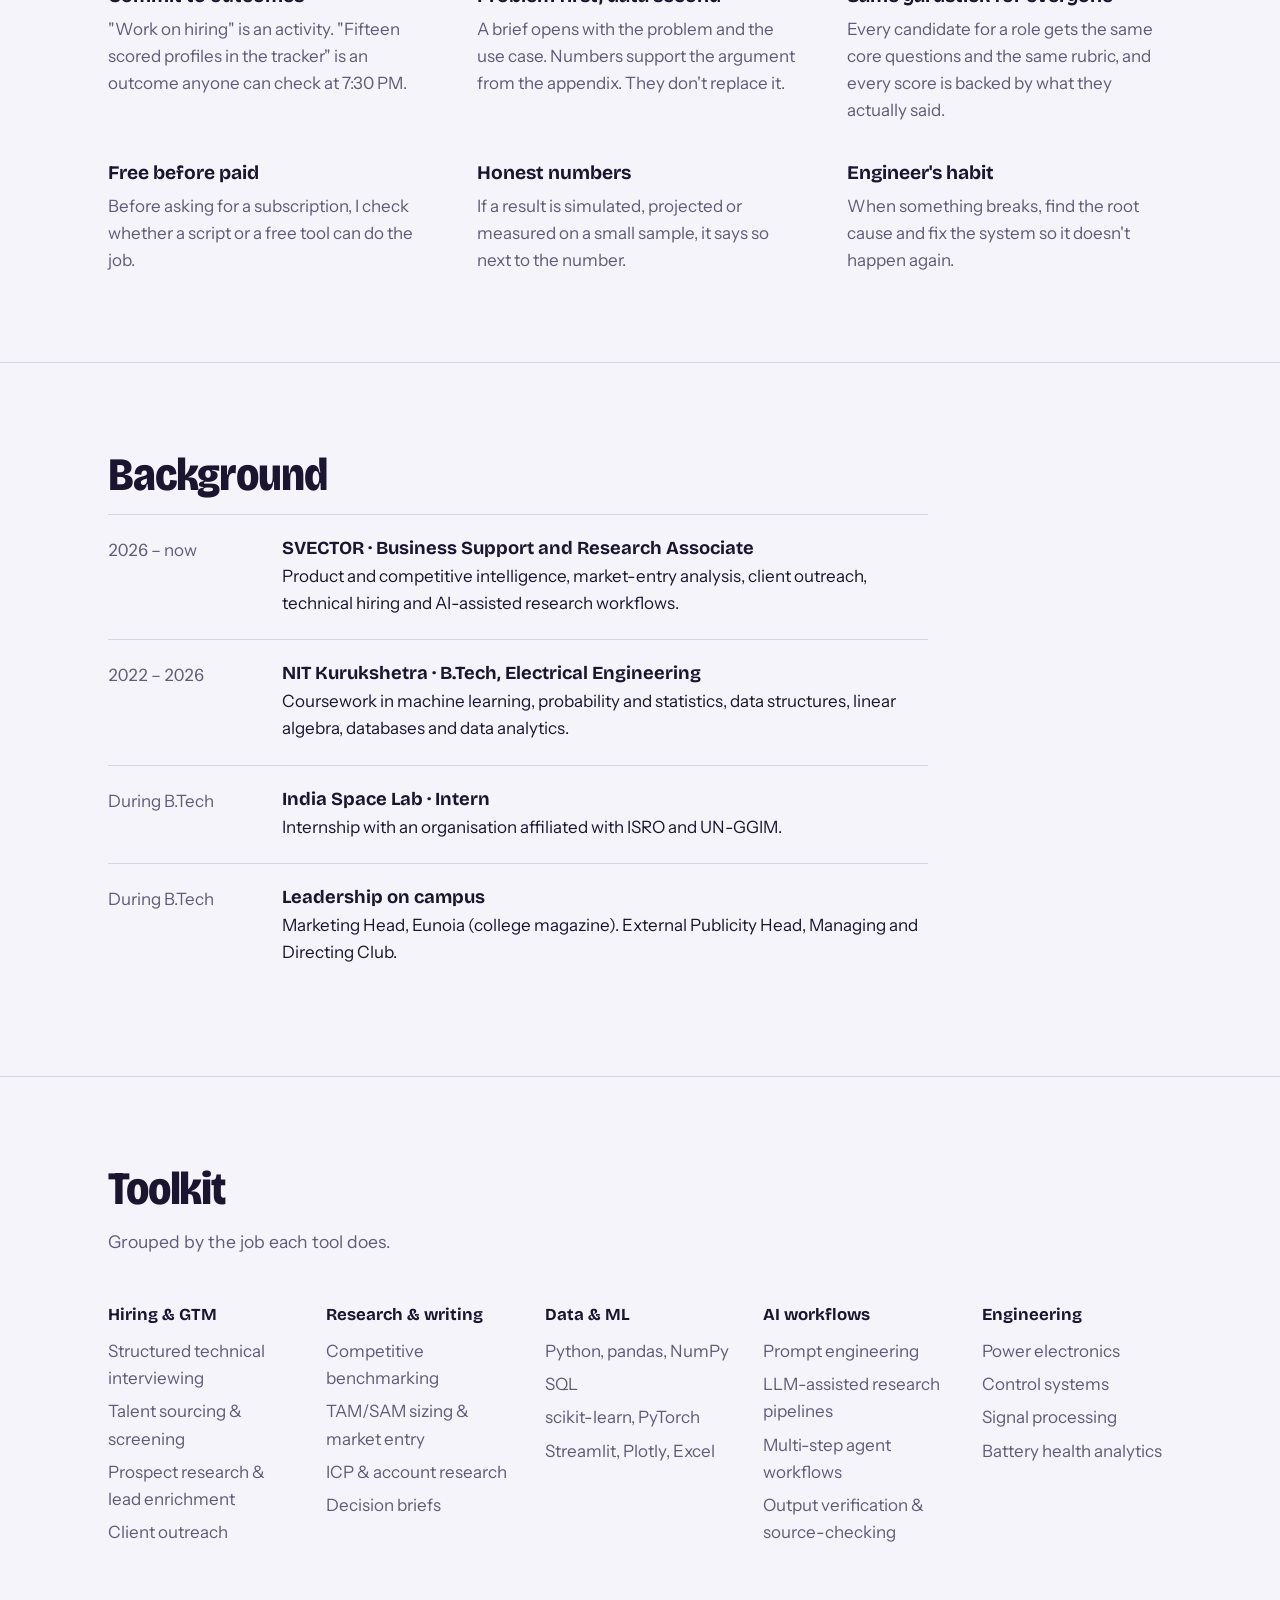
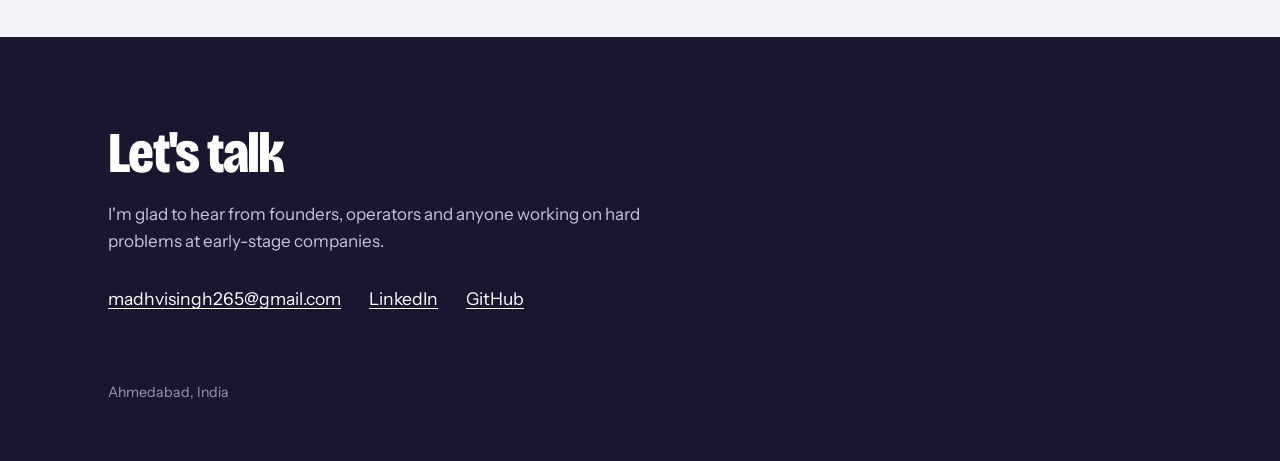
==== commit 654e1435: "Update SVECTOR role: Business Support and Research Associate Rewrite the SVECTOR section with the cu" ====
--- a/index.html
+++ b/index.html
@@ -3,8 +3,8 @@
 <head>
 <meta charset="utf-8">
 <meta name="viewport" content="width=device-width, initial-scale=1">
-<title>Madhvi Singh – Founder's Office, SVECTOR</title>
-<meta name="description" content="Madhvi Singh: Chief of Staff Executive in the Founder's Office at SVECTOR. Electrical engineer who runs hiring, research and operations, and builds the data tools behind them.">
+<title>Madhvi Singh – Business Support and Research Associate, SVECTOR</title>
+<meta name="description" content="Madhvi Singh: Business Support and Research Associate at SVECTOR. Electrical engineer working on product and competitive intelligence, market-entry analysis, technical hiring and AI-assisted research workflows.">
 <link rel="preconnect" href="https://fonts.googleapis.com">
 <link rel="preconnect" href="https://fonts.gstatic.com" crossorigin>
 <link href="https://fonts.googleapis.com/css2?family=Bricolage+Grotesque:opsz,wdth,wght@12..96,75..100,400..800&family=Instrument+Sans:ital,wght@0,400..700;1,400&display=swap" rel="stylesheet">
@@ -92,7 +92,7 @@
   .timeline h3{font:700 1.15rem var(--display);margin:0 0 4px}
   .timeline p{margin:0}
 
-  .skills{display:grid;grid-template-columns:repeat(4,1fr);gap:28px}
+  .skills{display:grid;grid-template-columns:repeat(5,1fr);gap:28px}
   .skills h3{font:700 1.05rem var(--display);margin:0 0 10px}
   .skills ul{margin:0;padding:0;list-style:none;color:var(--muted)}
   .skills li{padding:3px 0}
@@ -138,17 +138,17 @@
   <header class="hero" id="top">
     <div>
       <h1>Madhvi Singh</h1>
-      <p class="lede">I turn a founder's priorities into finished work, and I build the data tools that make it faster.</p>
-      <p class="facts">Chief of Staff Executive, Founder's Office at SVECTOR, Ahmedabad. Electrical engineer from NIT Kurukshetra, working where operations, product and data meet.</p>
+      <p class="lede">I research products, markets and people, and build the AI and data workflows that turn that research into decisions.</p>
+      <p class="facts">Business Support and Research Associate at SVECTOR, Ahmedabad. Electrical engineer from NIT Kurukshetra, working across product research, market analysis, hiring and LLM-driven workflows.</p>
       <div class="ctas">
         <a class="btn primary" href="#work">See my work</a>
         <a class="btn ghost" href="mailto:madhvisingh265@gmail.com">Email me</a>
       </div>
     </div>
 
-    <aside class="commit" aria-label="Example of my daily commit to the founder">
+    <aside class="commit" aria-label="Example of my daily commits">
       <h2>Today's commits</h2>
-      <p class="when">Sent to the founder each morning, due by 7:30 PM</p>
+      <p class="when">Set each morning, due by 7:30 PM</p>
       <ol id="commits">
         <li><div class="box" aria-hidden="true"><svg viewBox="0 0 16 16"><path d="M3 8.5l3.2 3L13 4.5" fill="none" stroke="#fff" stroke-width="2.2" stroke-linecap="round" stroke-linejoin="round"/></svg></div>
           <div><strong>First-round interviews</strong><span class="out">Platform Engineer, Business &amp; Product Associate. Scorecards filed the same day</span></div></li>
@@ -165,34 +165,44 @@
 <section id="now">
   <div class="wrap">
     <h2 class="sec">What I do now</h2>
-    <p class="intro">The founder's office takes on whatever is most important and doesn't belong to any one team yet. At SVECTOR, the company behind the Verdict hiring platform, that means four kinds of work.</p>
+    <p class="intro">SVECTOR builds AI products, including the Verdict hiring and assessment platform. My work sits between product, market and people: I find out what's true, analyse it, and turn it into something the team can act on.</p>
     <div class="role-head">
-      <h3>Chief of Staff Executive, Founder's Office</h3>
+      <h3>Business Support and Research Associate</h3>
       <p>SVECTOR, Ahmedabad · 2026 – present</p>
     </div>
     <div class="streams">
       <div class="stream">
-        <h4>Hiring</h4>
-        <p>I source and shortlist candidates for open roles, including Platform Engineer and Product &amp; Business Operations, and run first-round interviews from screen to recommendation.</p>
-        <p class="made">Built: a structured interview kit with level-calibrated scorecards, and a Python screening scorer that ranks candidates against each role profile.</p>
-      </div>
-      <div class="stream">
-        <h4>Research for decisions</h4>
-        <p>I write the briefs the founder uses to decide: competitor landscapes, target-customer profiles, a study of how a company like Palantir is built, and where SVECTOR could enter India's finance sector.</p>
-        <p class="made">Built: reusable frameworks for competitor analysis, market-entry scoring and customer research.</p>
-      </div>
-      <div class="stream">
-        <h4>New product ideas</h4>
-        <p>I explore ideas from problem statement to first design, such as an integrity layer for online assessments in mass hiring and a financial-monitoring system for publicly funded colleges.</p>
-        <p class="made">Output: problem framing, use cases and dashboard concepts for the founder's review.</p>
-      </div>
-      <div class="stream">
-        <h4>Operating rhythm and outreach</h4>
-        <p>Daily outcome commitments to the founder, weekly updates, and contact research for outreach lists using only free tools.</p>
-        <p class="made">Built: an email-pattern finder that checks each domain and learns each company's address format.</p>
-      </div>
-    </div>
-    <p style="margin-top:36px"><a href="https://github.com/madhvisingh265/founders-office-playbook">Founder's office playbook on GitHub</a> (templates and tools, no confidential data)</p>
+        <h4>Product and competitive intelligence</h4>
+        <p>I map Verdict's competitive landscape: feature-by-feature benchmarking, positioning and pricing models, and where each rival is strong or exposed. I profile target enterprise accounts and their hiring workflows to sharpen our ideal customer profile (ICP).</p>
+        <p class="made">Built: competitor feature matrices, account research dossiers and a reusable competitive-analysis framework.</p>
+      </div>
+      <div class="stream">
+        <h4>Market research and new-market entry</h4>
+        <p>I assess adjacent sectors SVECTOR could enter, including lending, capital markets, private equity, investment banking, insurance, high-frequency trading and hedge funds, covering market structure, regulation, buyer pain points and where AI fits.</p>
+        <p class="made">Built: market-entry scoring models, TAM/SAM estimates and use-case maps for each sector.</p>
+      </div>
+      <div class="stream">
+        <h4>Technical hiring</h4>
+        <p>I run the hiring pipeline end to end for roles like Platform Engineer and Product &amp; Business Operations: sourcing, screening, structured first-round interviews and data-backed recommendations.</p>
+        <p class="made">Built: a level-calibrated interview kit with rubric scorecards, and a Python screening scorer that ranks candidates against each role profile.</p>
+      </div>
+      <div class="stream">
+        <h4>Client outreach and lead generation</h4>
+        <p>I build prospect lists, enrich them with verified contact data and reach out to potential clients, keeping the stack to free tools wherever a script can do the job.</p>
+        <p class="made">Built: an email-pattern inference tool that checks each domain and learns each company's address format.</p>
+      </div>
+      <div class="stream">
+        <h4>AI-assisted research and prompt engineering</h4>
+        <p>Most of my research runs through LLM workflows I design: structured prompts, multi-step research agents and verification passes that check claims against sources before anything reaches a brief.</p>
+        <p class="made">Built: prompt templates and research pipelines reused across competitor, market and customer work.</p>
+      </div>
+      <div class="stream">
+        <h4>Product ideation</h4>
+        <p>I take product ideas from problem statement to first design, such as an integrity layer that detects cheating in online assessments for mass hiring, and an AML-style financial-monitoring system for publicly funded colleges.</p>
+        <p class="made">Output: problem framing, use cases, system concepts and dashboard prototypes.</p>
+      </div>
+    </div>
+    <p style="margin-top:36px"><a href="https://github.com/madhvisingh265/founders-office-playbook">Research and hiring playbook on GitHub</a> (templates and tools, no confidential data)</p>
   </div>
 </section>
 
@@ -289,9 +299,9 @@
 <section id="how">
   <div class="wrap">
     <h2 class="sec">How I work</h2>
-    <p class="intro">What I've learned so far in a founder's office.</p>
+    <p class="intro">What I've learned so far at SVECTOR.</p>
     <div class="principles">
-      <div><h3>Commit to outcomes</h3><p>"Work on hiring" is an activity. "Fifteen scored profiles in the tracker" is an outcome the founder can check at 7:30 PM.</p></div>
+      <div><h3>Commit to outcomes</h3><p>"Work on hiring" is an activity. "Fifteen scored profiles in the tracker" is an outcome anyone can check at 7:30 PM.</p></div>
       <div><h3>Problem first, data second</h3><p>A brief opens with the problem and the use case. Numbers support the argument from the appendix. They don't replace it.</p></div>
       <div><h3>Same yardstick for everyone</h3><p>Every candidate for a role gets the same core questions and the same rubric, and every score is backed by what they actually said.</p></div>
       <div><h3>Free before paid</h3><p>Before asking for a subscription, I check whether a script or a free tool can do the job.</p></div>
@@ -305,7 +315,7 @@
   <div class="wrap">
     <h2 class="sec">Background</h2>
     <ol class="timeline" reversed>
-      <li><span class="t">2026 – now</span><div><h3>SVECTOR · Chief of Staff Executive, Founder's Office</h3><p>Hiring, research for decisions, new product ideas and operating rhythm, reporting to the founder.</p></div></li>
+      <li><span class="t">2026 – now</span><div><h3>SVECTOR · Business Support and Research Associate</h3><p>Product and competitive intelligence, market-entry analysis, client outreach, technical hiring and AI-assisted research workflows.</p></div></li>
       <li><span class="t">2022 – 2026</span><div><h3>NIT Kurukshetra · B.Tech, Electrical Engineering</h3><p>Coursework in machine learning, probability and statistics, data structures, linear algebra, databases and data analytics.</p></div></li>
       <li><span class="t">During B.Tech</span><div><h3>India Space Lab · Intern</h3><p>Internship with an organisation affiliated with ISRO and UN-GGIM.</p></div></li>
       <li><span class="t">During B.Tech</span><div><h3>Leadership on campus</h3><p>Marketing Head, Eunoia (college magazine). External Publicity Head, Managing and Directing Club.</p></div></li>
@@ -318,9 +328,10 @@
     <h2 class="sec">Toolkit</h2>
     <p class="intro">Grouped by the job each tool does.</p>
     <div class="skills">
-      <div><h3>Running the office</h3><ul><li>Structured interviewing</li><li>Candidate sourcing &amp; screening</li><li>Founder updates &amp; daily commits</li><li>Process design</li></ul></div>
-      <div><h3>Research &amp; writing</h3><ul><li>Competitor analysis</li><li>Market-entry sizing</li><li>Customer research</li><li>Executive briefs</li></ul></div>
+      <div><h3>Hiring &amp; GTM</h3><ul><li>Structured technical interviewing</li><li>Talent sourcing &amp; screening</li><li>Prospect research &amp; lead enrichment</li><li>Client outreach</li></ul></div>
+      <div><h3>Research &amp; writing</h3><ul><li>Competitive benchmarking</li><li>TAM/SAM sizing &amp; market entry</li><li>ICP &amp; account research</li><li>Decision briefs</li></ul></div>
       <div><h3>Data &amp; ML</h3><ul><li>Python, pandas, NumPy</li><li>SQL</li><li>scikit-learn, PyTorch</li><li>Streamlit, Plotly, Excel</li></ul></div>
+      <div><h3>AI workflows</h3><ul><li>Prompt engineering</li><li>LLM-assisted research pipelines</li><li>Multi-step agent workflows</li><li>Output verification &amp; source-checking</li></ul></div>
       <div><h3>Engineering</h3><ul><li>Power electronics</li><li>Control systems</li><li>Signal processing</li><li>Battery health analytics</li></ul></div>
     </div>
   </div>
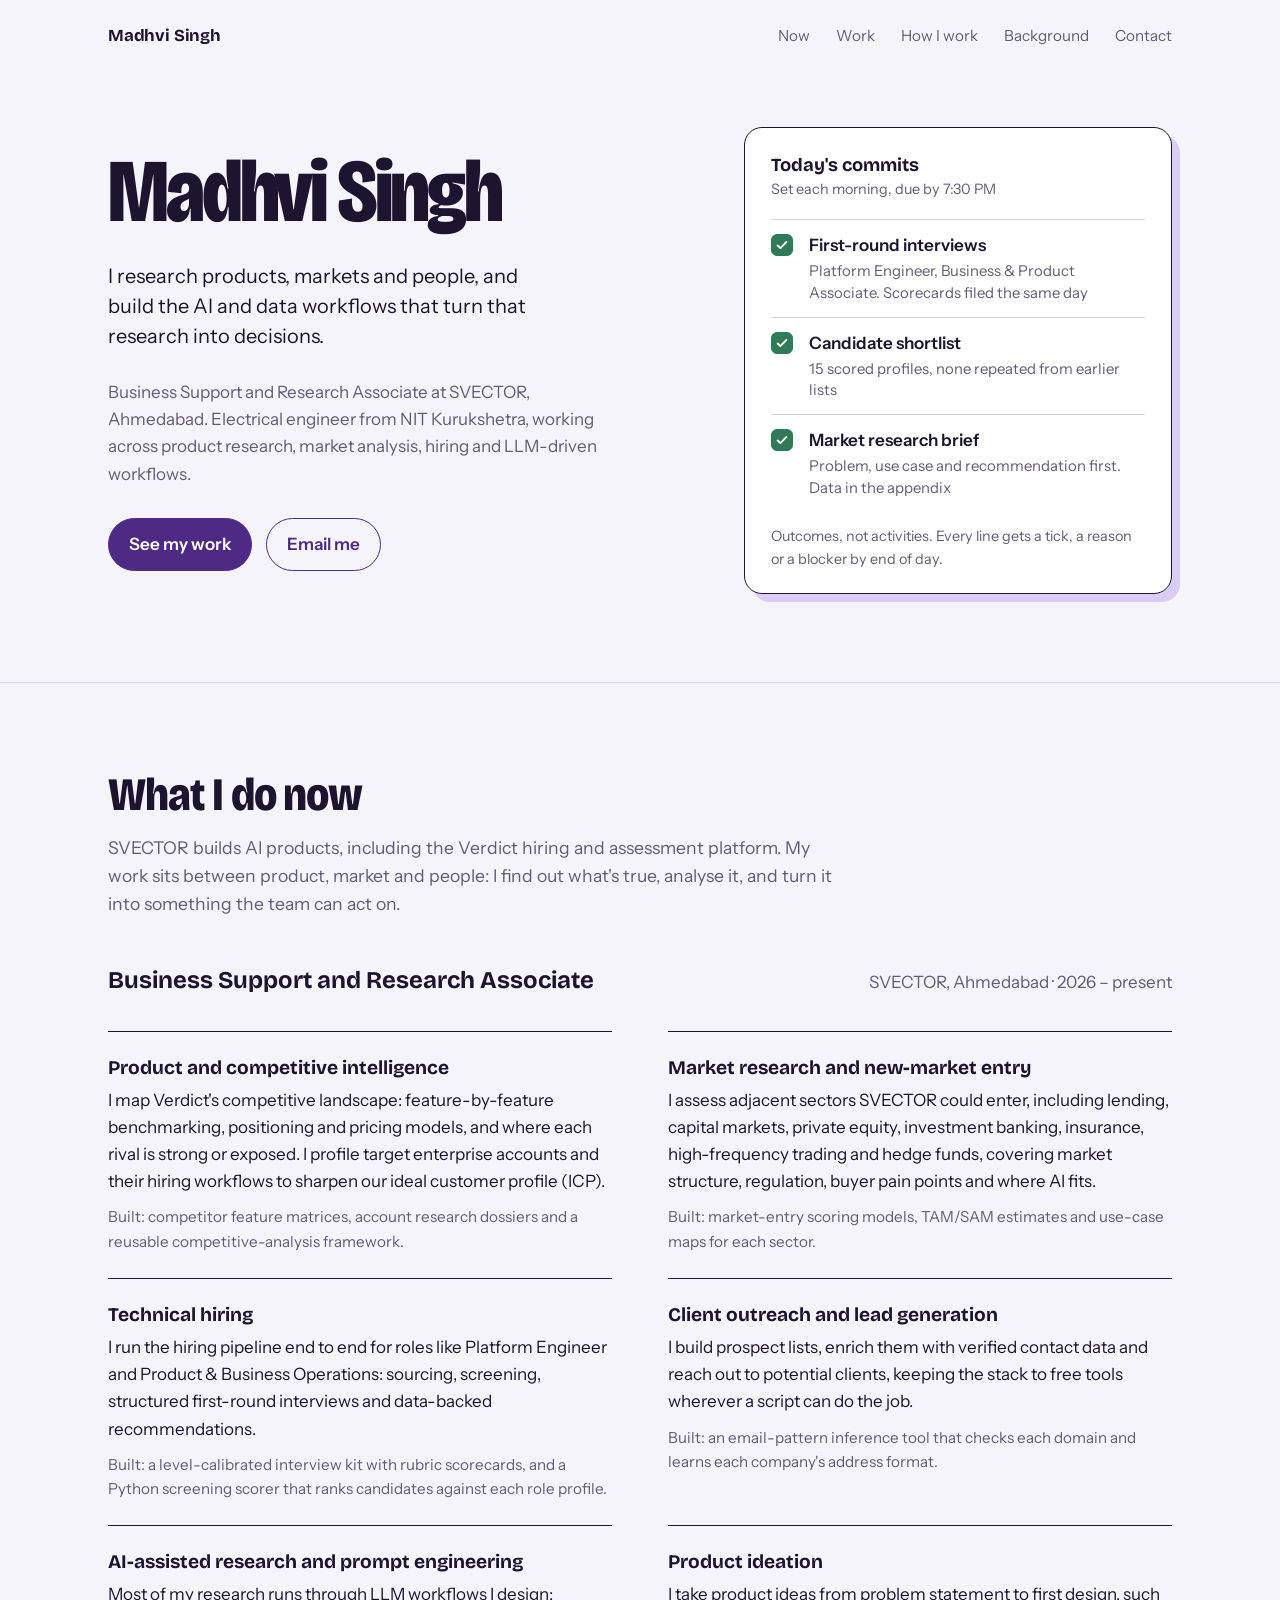
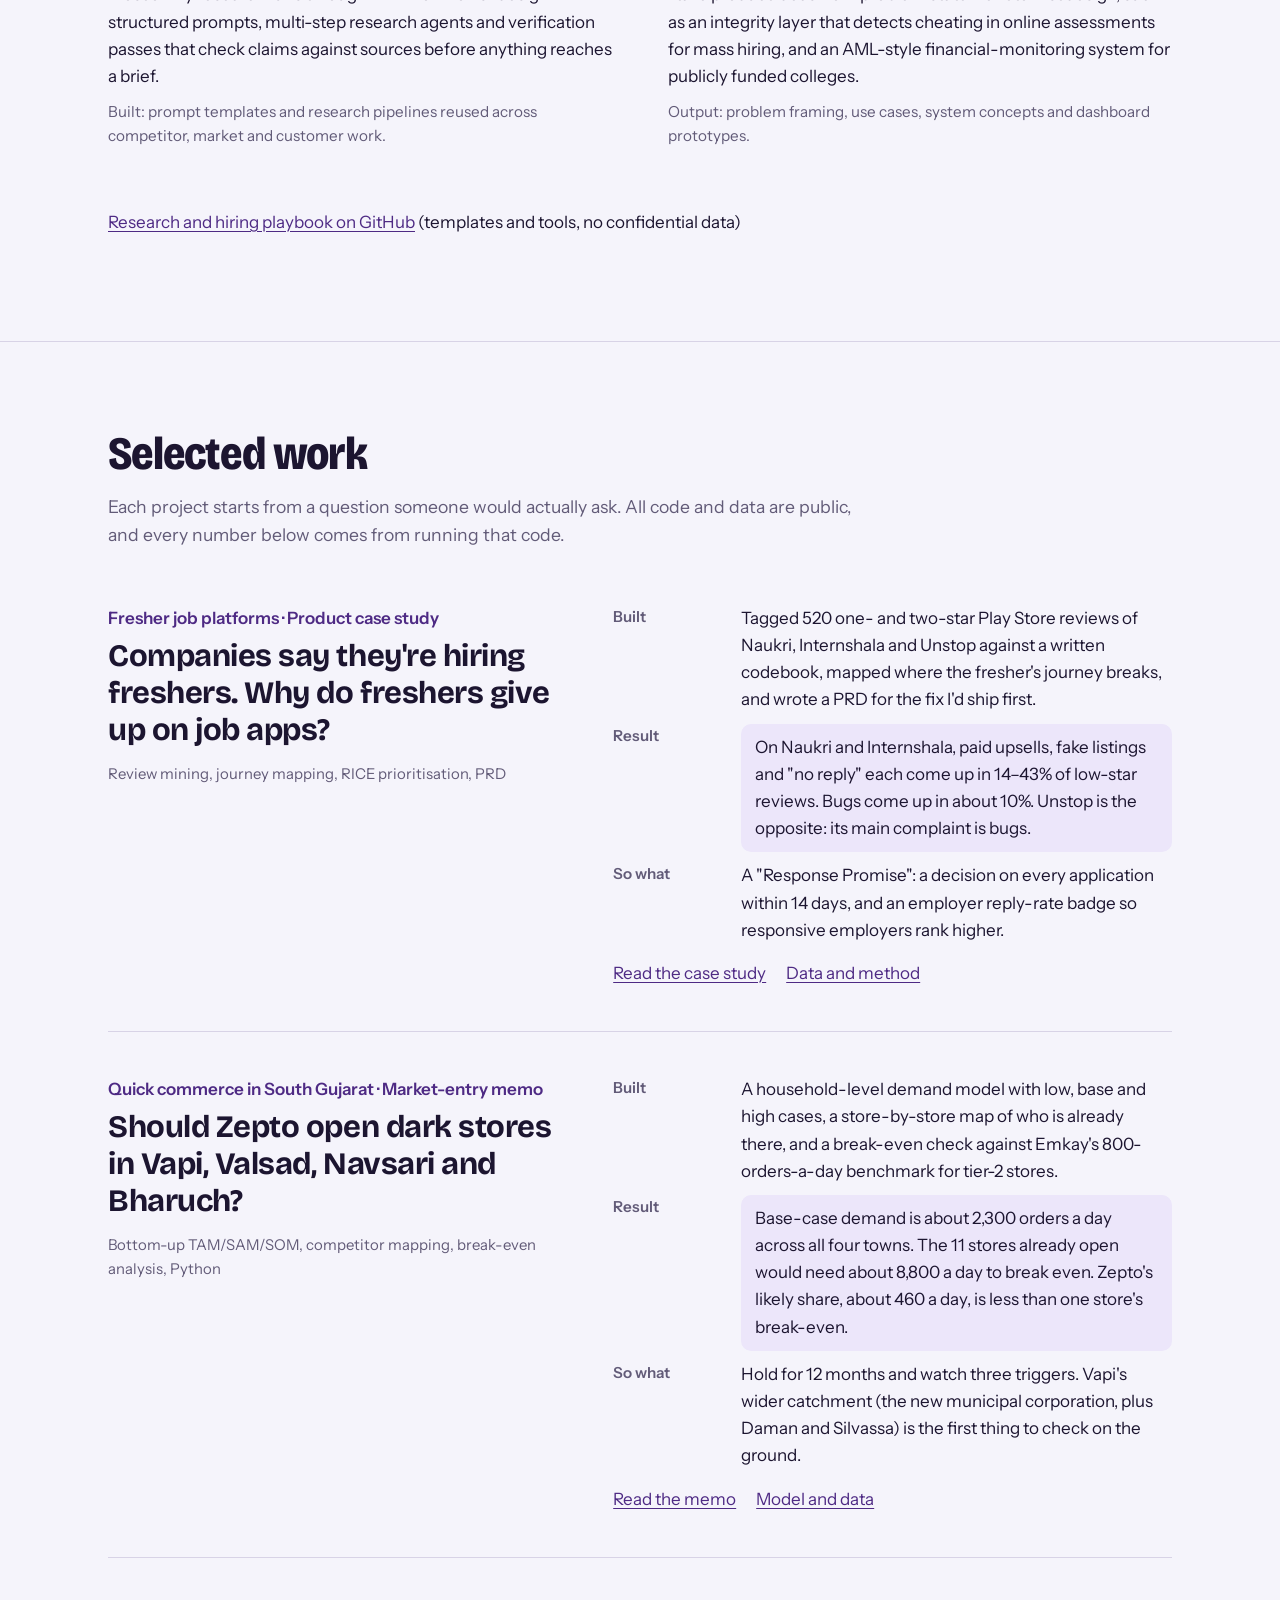
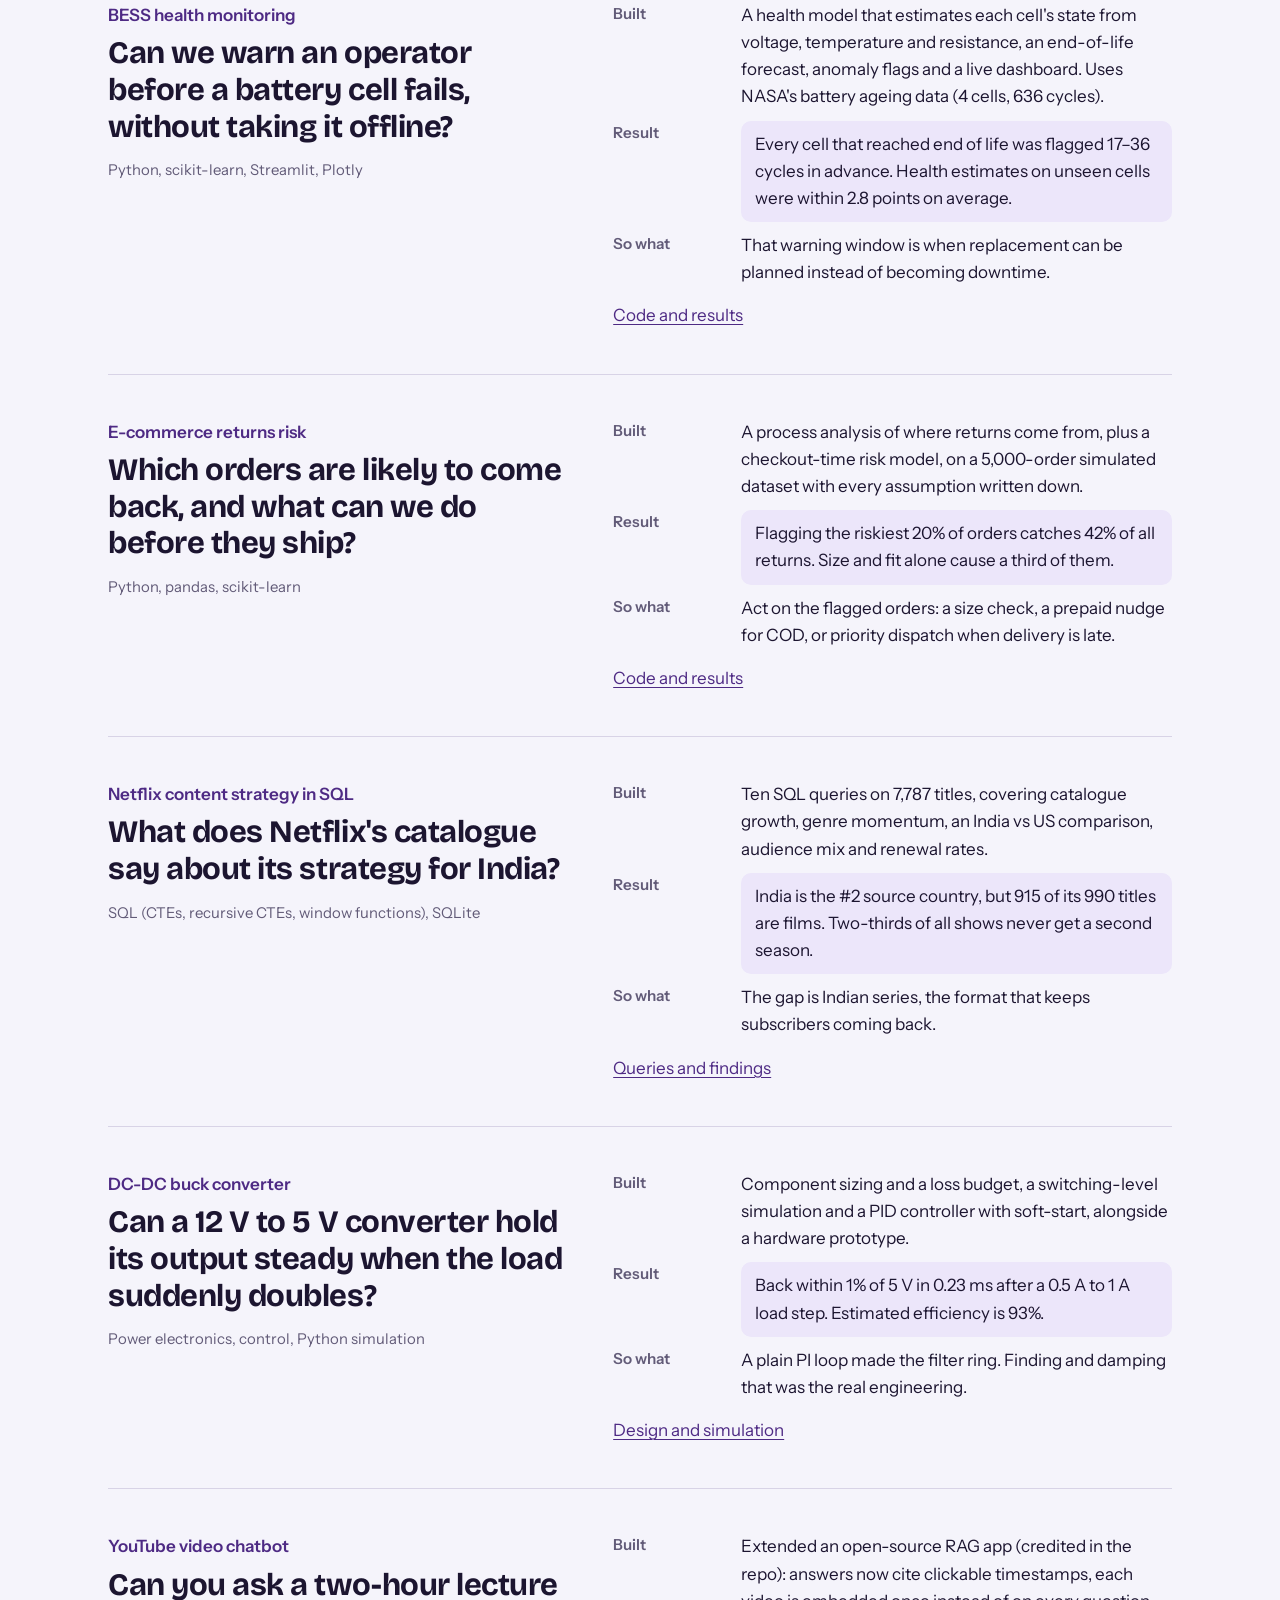
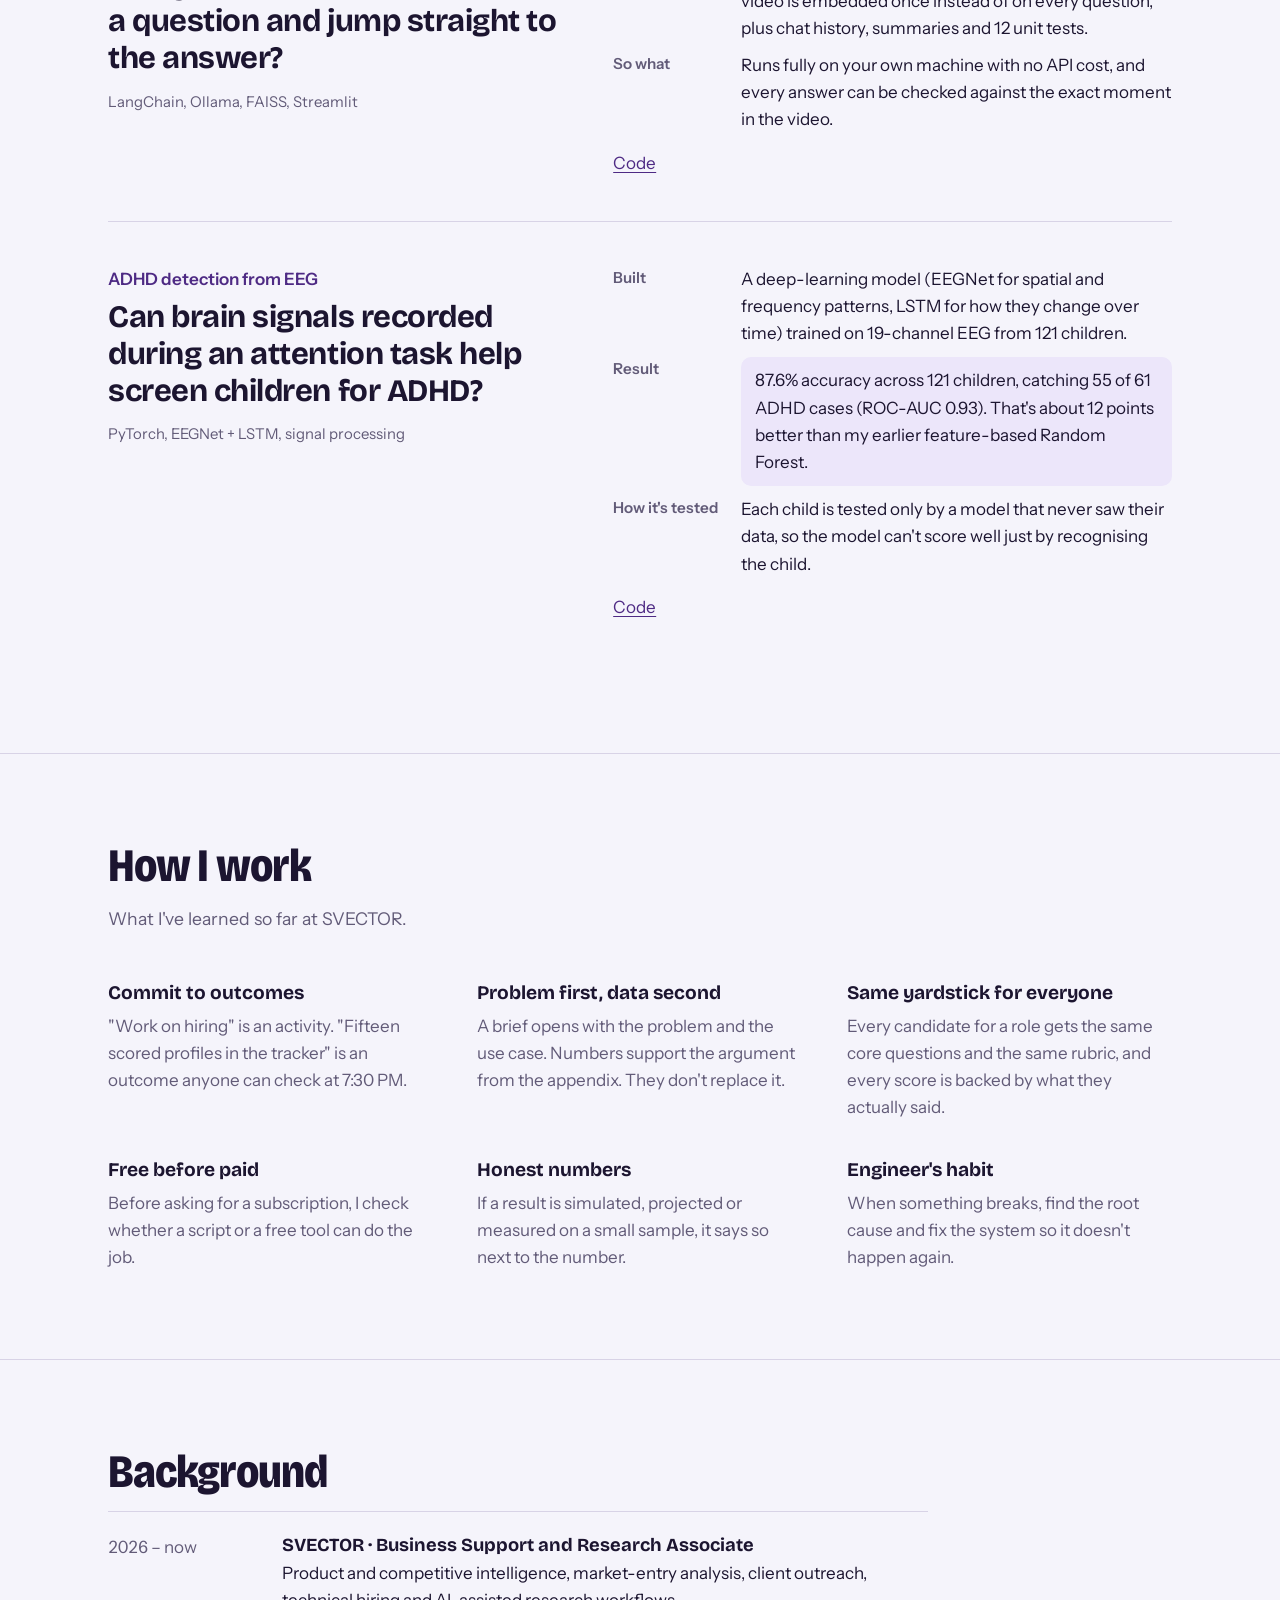
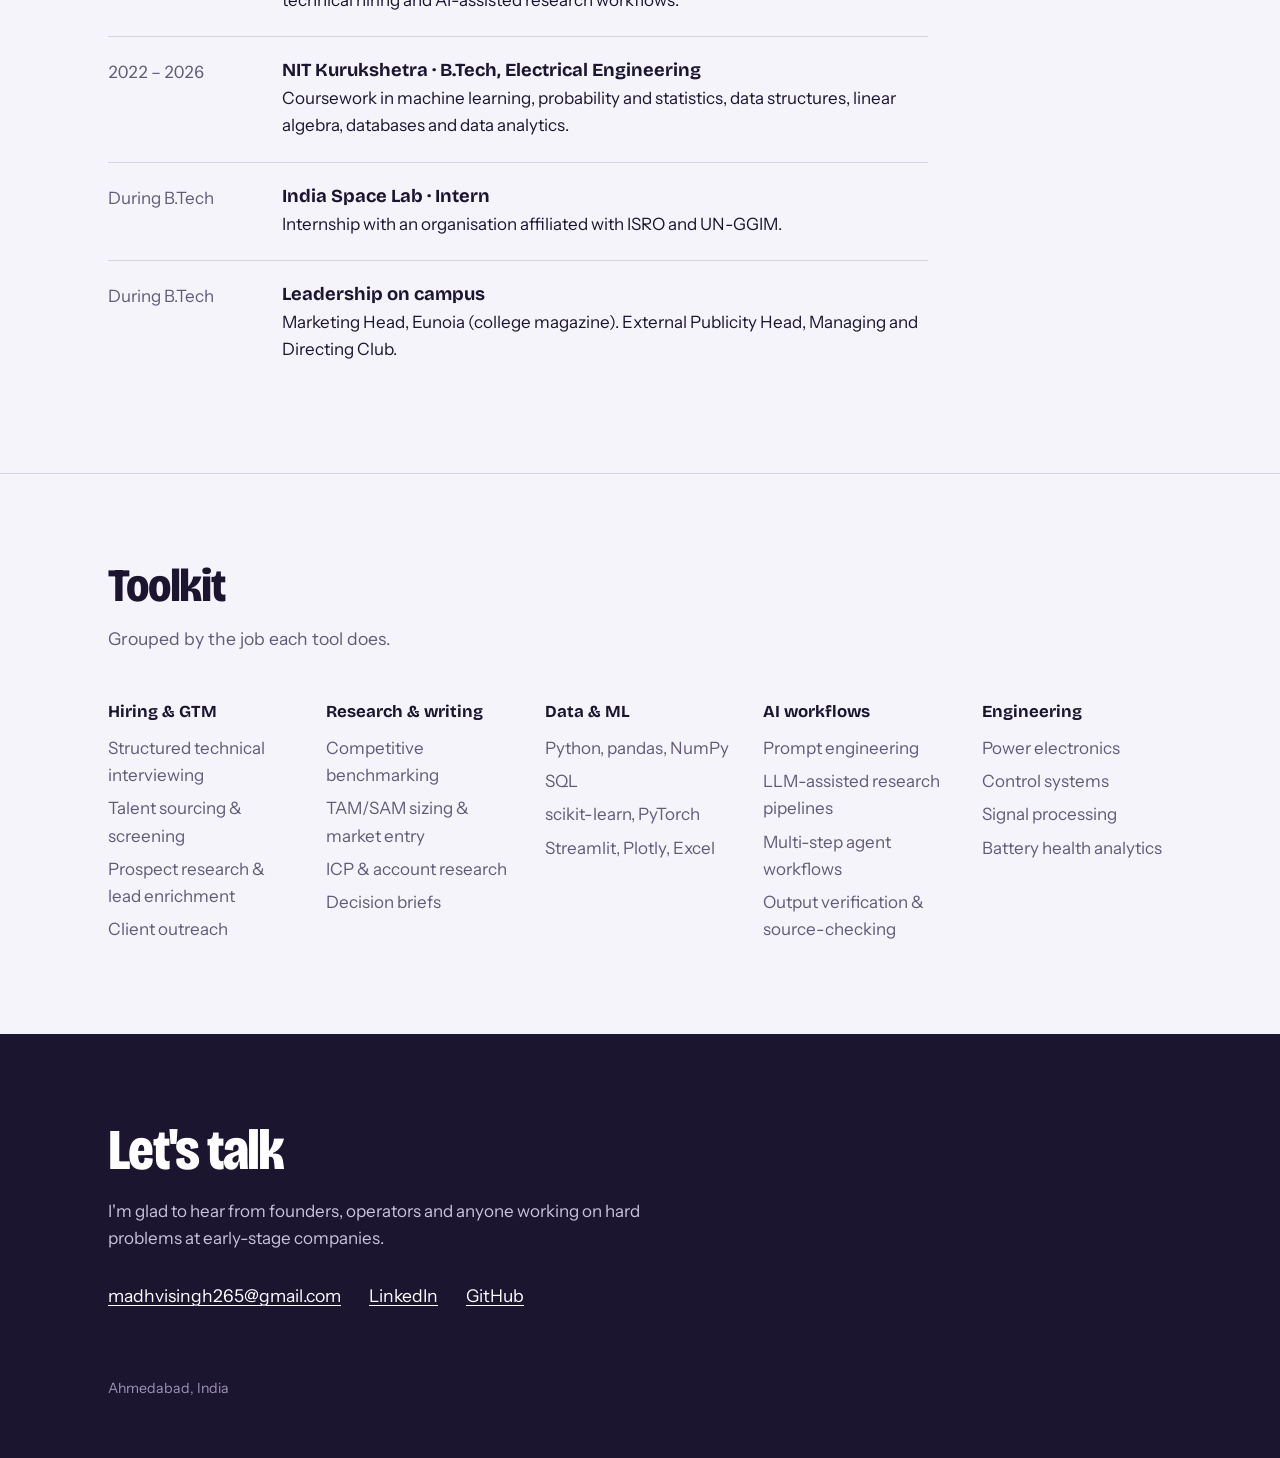
==== commit b08aec93: "Add two case studies: fresher job platforms and quick commerce in South Gujarat" ====
--- a/index.html
+++ b/index.html
@@ -213,6 +213,34 @@
 
     <article class="proj">
       <div>
+        <p class="name">Fresher job platforms · Product case study</p>
+        <p class="q">Companies say they're hiring freshers. Why do freshers give up on job apps?</p>
+        <p class="stack">Review mining, journey mapping, RICE prioritisation, PRD</p>
+      </div>
+      <dl>
+        <dt>Built</dt><dd>Tagged 520 one- and two-star Play Store reviews of Naukri, Internshala and Unstop against a written codebook, mapped where the fresher's journey breaks, and wrote a PRD for the fix I'd ship first.</dd>
+        <dt>Result</dt><dd class="result">On Naukri and Internshala, paid upsells, fake listings and "no reply" each come up in 14–43% of low-star reviews. Bugs come up in about 10%. Unstop is the opposite: its main complaint is bugs.</dd>
+        <dt>So what</dt><dd>A "Response Promise": a decision on every application within 14 days, and an employer reply-rate badge so responsive employers rank higher.</dd>
+        <dd class="links"><a href="case-studies/fresher-job-platforms.html">Read the case study</a><a href="https://github.com/madhvisingh265/fresher-job-platforms-case-study">Data and method</a></dd>
+      </dl>
+    </article>
+
+    <article class="proj">
+      <div>
+        <p class="name">Quick commerce in South Gujarat · Market-entry memo</p>
+        <p class="q">Should Zepto open dark stores in Vapi, Valsad, Navsari and Bharuch?</p>
+        <p class="stack">Bottom-up TAM/SAM/SOM, competitor mapping, break-even analysis, Python</p>
+      </div>
+      <dl>
+        <dt>Built</dt><dd>A household-level demand model with low, base and high cases, a store-by-store map of who is already there, and a break-even check against Emkay's 800-orders-a-day benchmark for tier-2 stores.</dd>
+        <dt>Result</dt><dd class="result">Base-case demand is about 2,300 orders a day across all four towns. The 11 stores already open would need about 8,800 a day to break even. Zepto's likely share, about 460 a day, is less than one store's break-even.</dd>
+        <dt>So what</dt><dd>Hold for 12 months and watch three triggers. Vapi's wider catchment (the new municipal corporation, plus Daman and Silvassa) is the first thing to check on the ground.</dd>
+        <dd class="links"><a href="case-studies/quick-commerce-south-gujarat.html">Read the memo</a><a href="https://github.com/madhvisingh265/quick-commerce-south-gujarat">Model and data</a></dd>
+      </dl>
+    </article>
+
+    <article class="proj">
+      <div>
         <p class="name">BESS health monitoring</p>
         <p class="q">Can we warn an operator before a battery cell fails, without taking it offline?</p>
         <p class="stack">Python, scikit-learn, Streamlit, Plotly</p>
